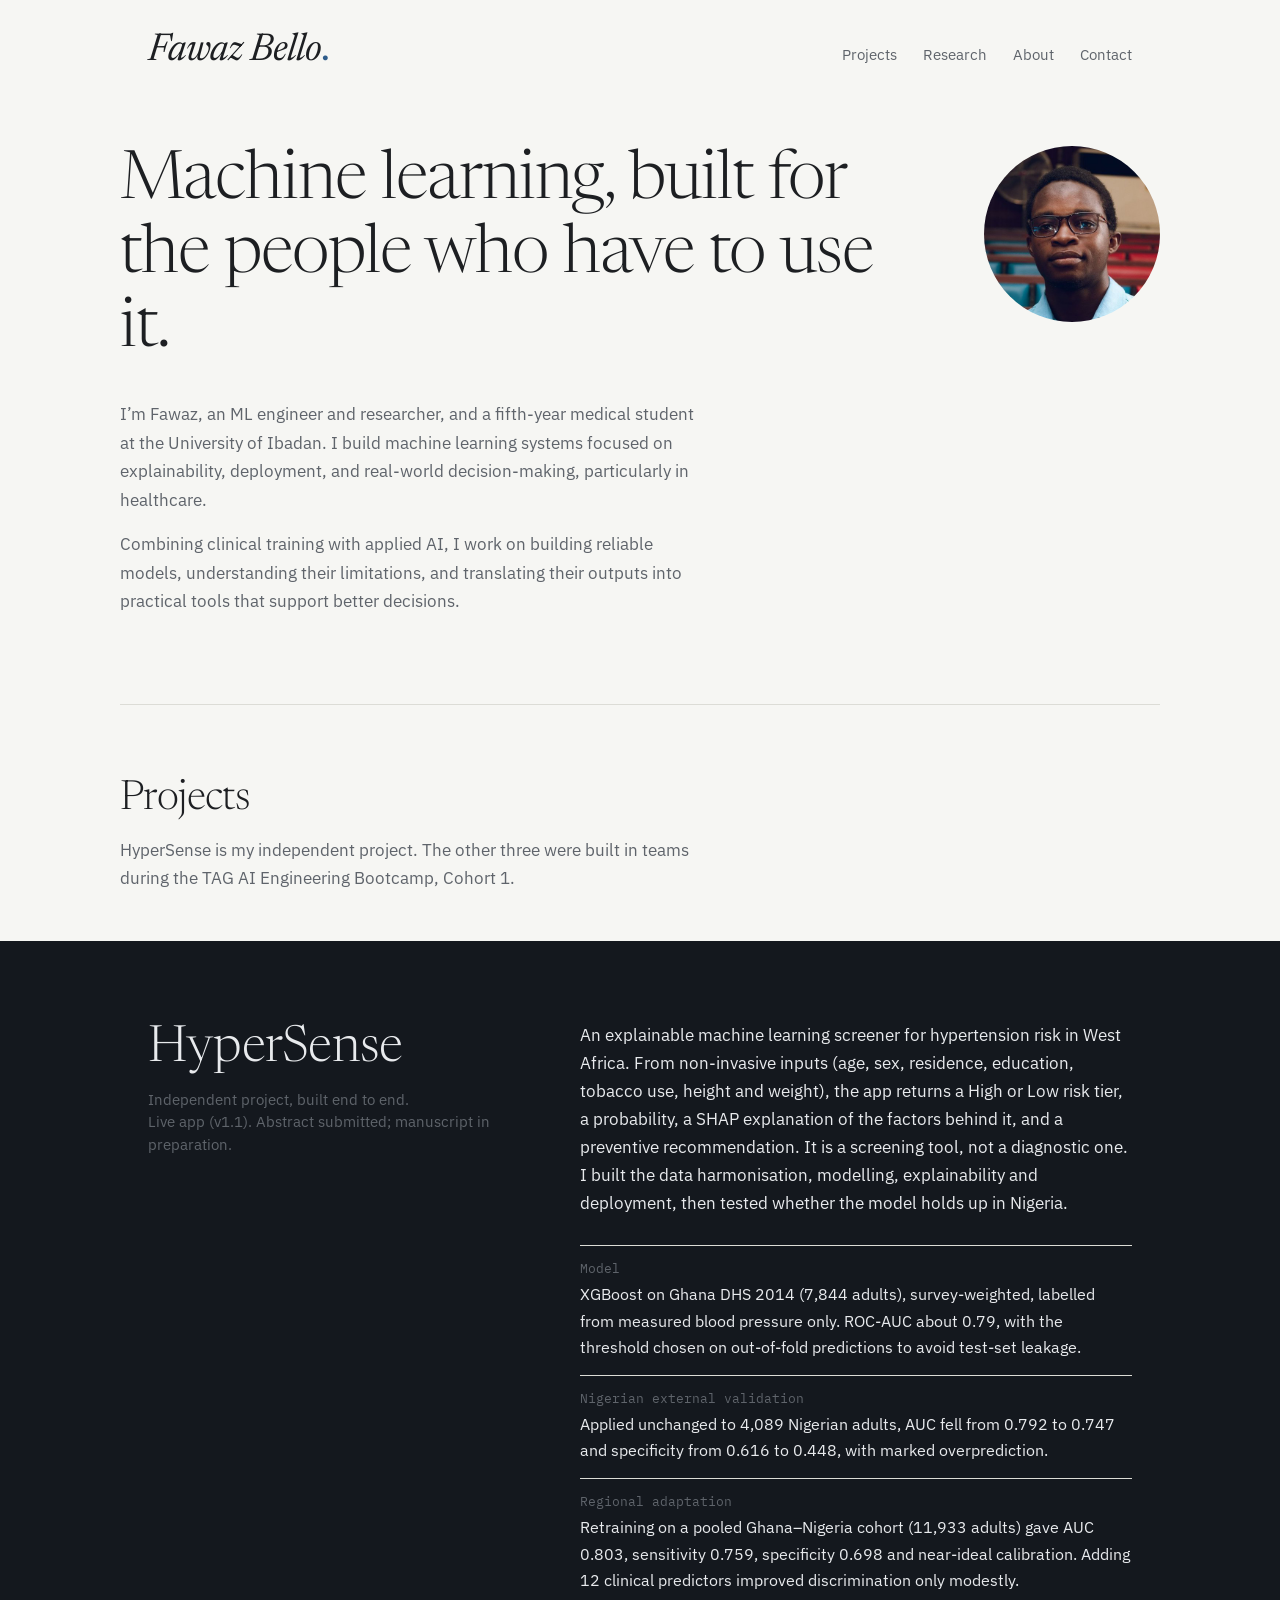
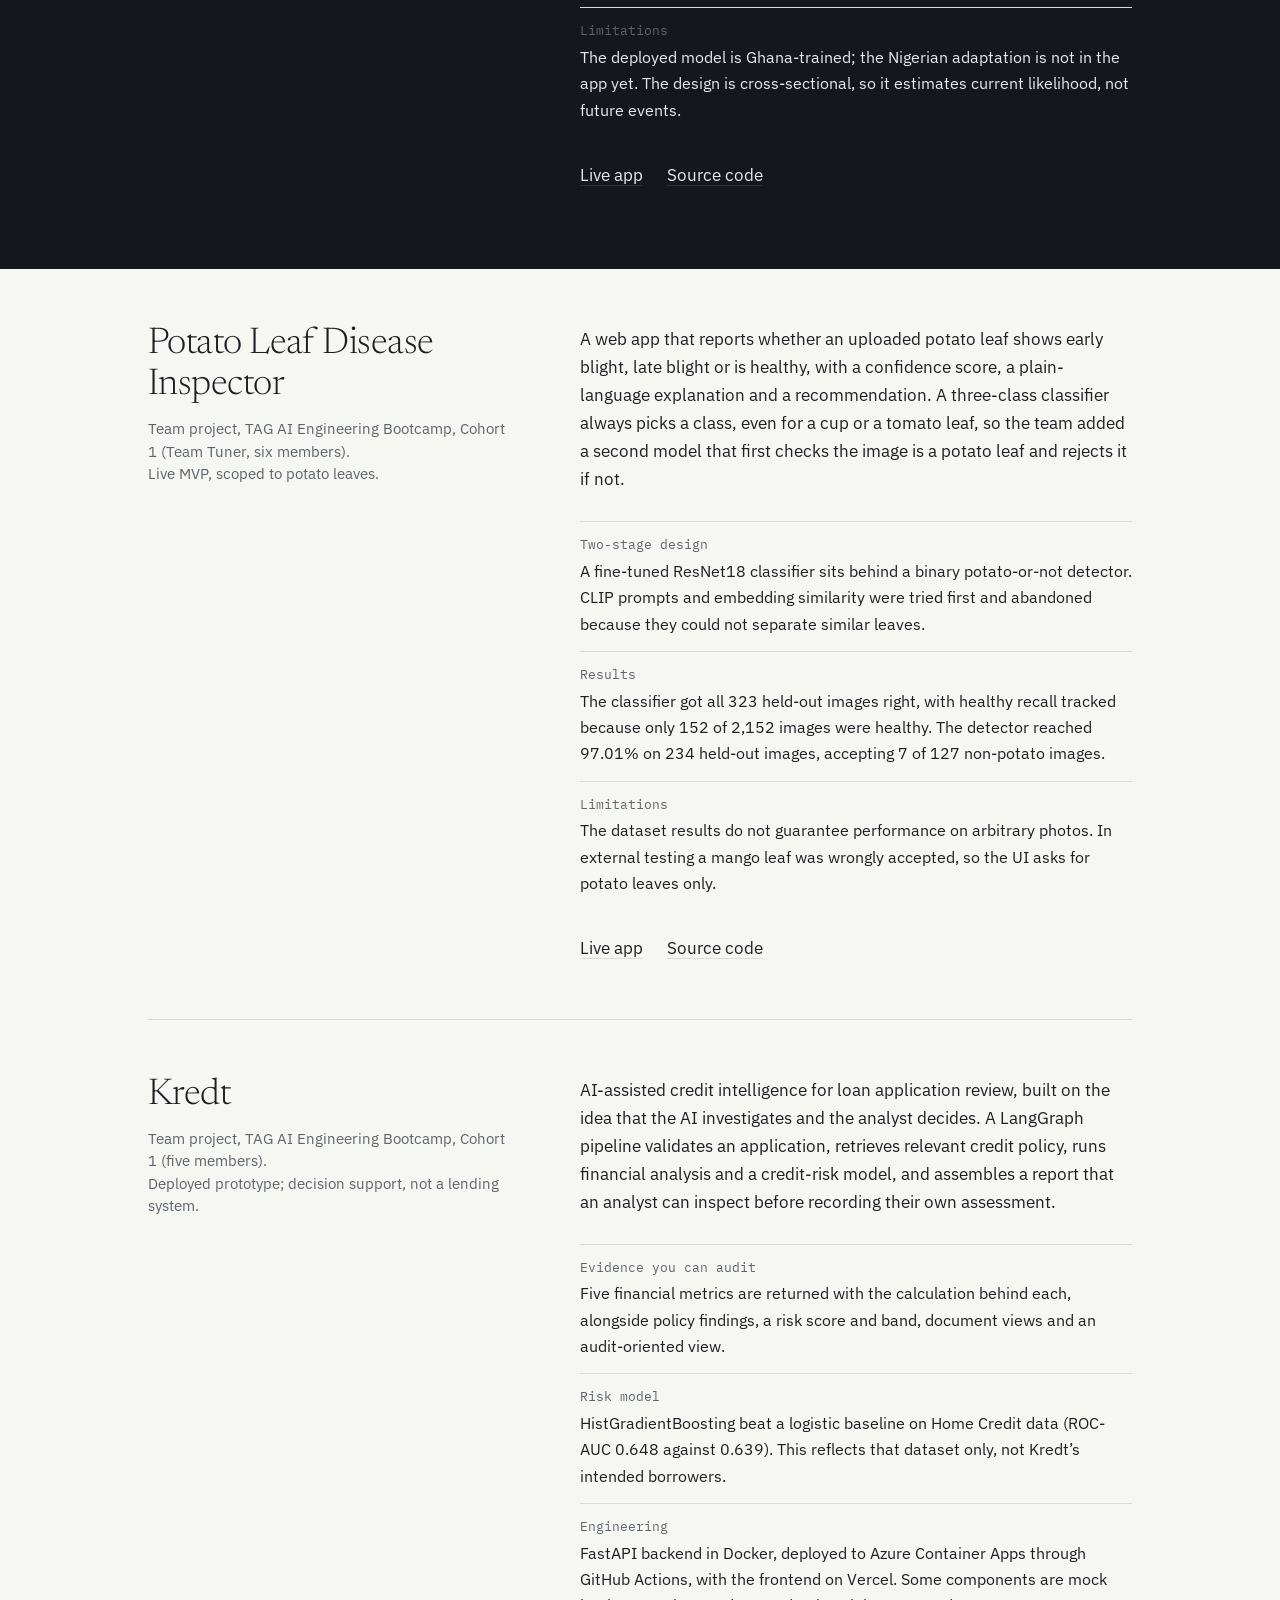
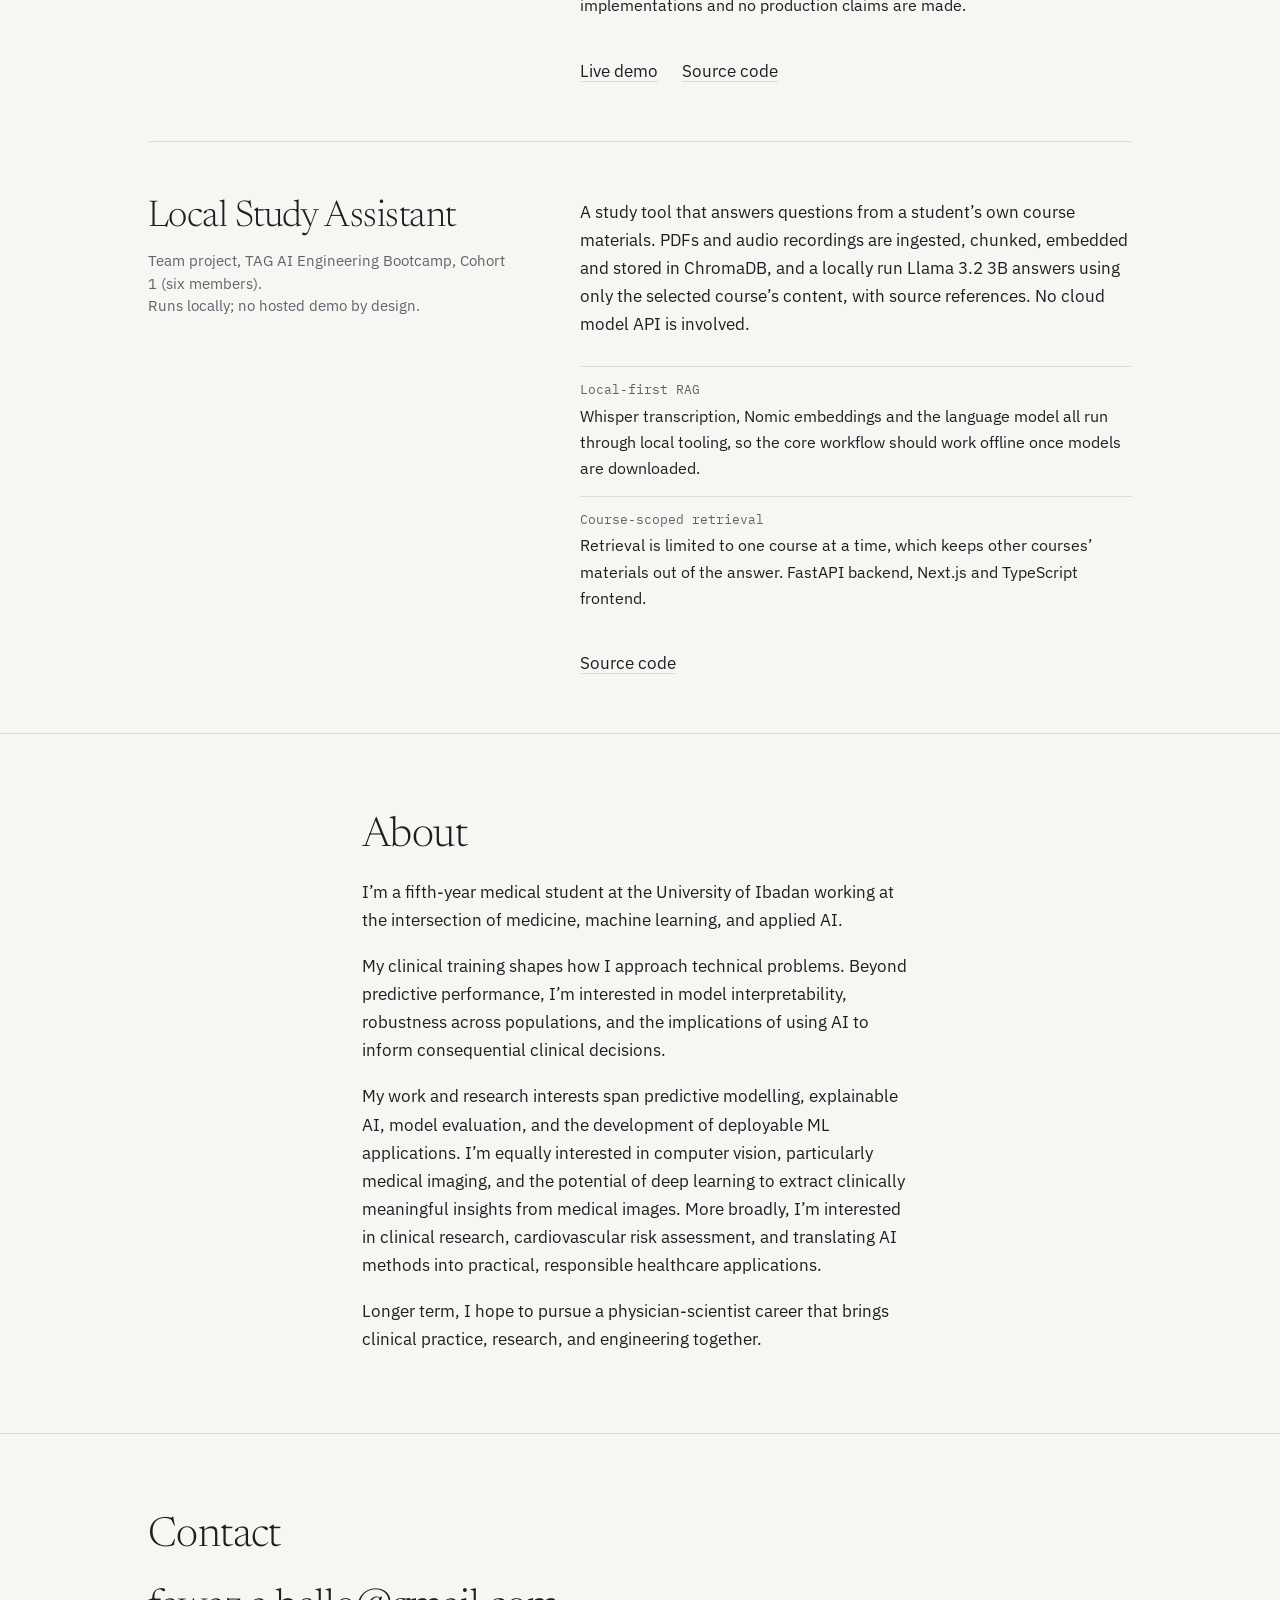
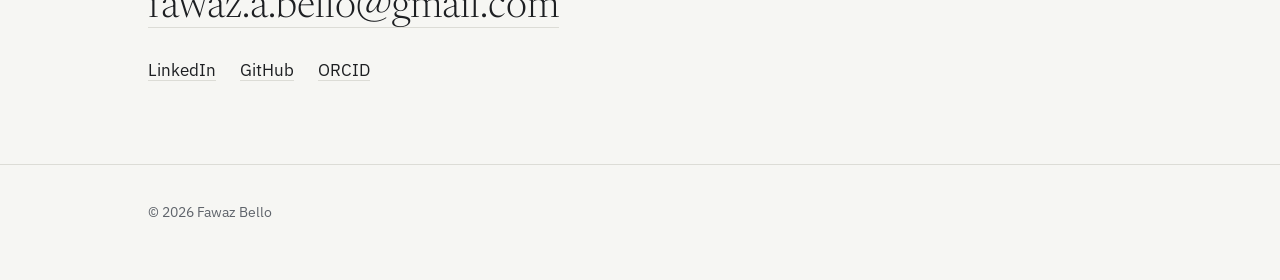
==== index.html @ 54152913 "feat: complete portfolio redesign" ====
<!DOCTYPE html>
<html lang="en">
<head>
<meta charset="utf-8">
<meta name="viewport" content="width=device-width, initial-scale=1">
<title>Fawaz Bello – ML Engineer and Researcher</title>
<meta name="description" content="Fawaz Bello is an ML engineer and researcher and a fifth-year medical student, building explainable, deployable machine learning systems for healthcare.">
<link rel="preconnect" href="https://fonts.googleapis.com">
<link rel="preconnect" href="https://fonts.gstatic.com" crossorigin>
<link rel="stylesheet" href="https://fonts.googleapis.com/css2?family=IBM+Plex+Mono&family=IBM+Plex+Sans:wght@400;500&family=Newsreader:ital,opsz,wght@0,6..72,300;0,6..72,400;1,6..72,400&display=swap">
<link rel="stylesheet" href="style.css">
</head>
<body>
<header><div class="wrap">
  <a class="name" href="/">Fawaz Bello</a>
  <nav aria-label="Main"><a href="#projects">Projects</a><a href="research.html">Research</a><a href="#about">About</a><a href="#contact">Contact</a></nav>
</div></header>

<main>
<div class="wrap hero">
  <div>
    <h1>Machine learning, built for the people who have to use it.</h1>
    <div class="intro">
      <p>I’m Fawaz, an ML engineer and researcher, and a fifth-year medical student at the University of Ibadan. I build machine learning systems focused on explainability, deployment, and real-world decision-making, particularly in healthcare.</p>
      <p>Combining clinical training with applied AI, I work on building reliable models, understanding their limitations, and translating their outputs into practical tools that support better decisions.</p>
    </div>
  </div>
  <img src="assets/fawaz.jpg" alt="Fawaz Bello" width="176" height="176">
</div>

<section id="projects">
  <div class="wrap projects-head">
    <h2>Projects</h2>
    <p>HyperSense is my independent project. The other three were built in teams during the TAG AI Engineering Bootcamp, Cohort 1.</p>
  </div>

  <div class="featured"><div class="wrap-in">
    <article class="project">
      <div>
        <h3>HyperSense</h3>
        <p class="meta">Independent project, built end to end.<br>Live app (v1.1). Abstract submitted; manuscript in preparation.</p>
      </div>
      <div class="body">
        <p>An explainable machine learning screener for hypertension risk in West Africa. From non-invasive inputs (age, sex, residence, education, tobacco use, height and weight), the app returns a High or Low risk tier, a probability, a SHAP explanation of the factors behind it, and a preventive recommendation. It is a screening tool, not a diagnostic one. I built the data harmonisation, modelling, explainability and deployment, then tested whether the model holds up in Nigeria.</p>
        <dl>
          <div><dt>Model</dt><dd>XGBoost on Ghana DHS 2014 (7,844 adults), survey-weighted, labelled from measured blood pressure only. ROC-AUC about 0.79, with the threshold chosen on out-of-fold predictions to avoid test-set leakage.</dd></div>
          <div><dt>Nigerian external validation</dt><dd>Applied unchanged to 4,089 Nigerian adults, AUC fell from 0.792 to 0.747 and specificity from 0.616 to 0.448, with marked overprediction.</dd></div>
          <div><dt>Regional adaptation</dt><dd>Retraining on a pooled Ghana–Nigeria cohort (11,933 adults) gave AUC 0.803, sensitivity 0.759, specificity 0.698 and near-ideal calibration. Adding 12 clinical predictors improved discrimination only modestly.</dd></div>
          <div><dt>Limitations</dt><dd>The deployed model is Ghana-trained; the Nigerian adaptation is not in the app yet. The design is cross-sectional, so it estimates current likelihood, not future events.</dd></div>
        </dl>
        <p class="links"><a href="https://hypersense.streamlit.app/">Live app</a><a href="https://github.com/fawaz-b/HyperSense">Source code</a></p>
      </div>
    </article>
  </div></div>

  <div class="wrap light-list">
    <article class="project">
      <div>
        <h3>Potato Leaf Disease Inspector</h3>
        <p class="meta">Team project, TAG AI Engineering Bootcamp, Cohort 1 (Team Tuner, six members).<br>Live MVP, scoped to potato leaves.</p>
      </div>
      <div class="body">
        <p>A web app that reports whether an uploaded potato leaf shows early blight, late blight or is healthy, with a confidence score, a plain-language explanation and a recommendation. A three-class classifier always picks a class, even for a cup or a tomato leaf, so the team added a second model that first checks the image is a potato leaf and rejects it if not.</p>
        <dl>
          <div><dt>Two-stage design</dt><dd>A fine-tuned ResNet18 classifier sits behind a binary potato-or-not detector. CLIP prompts and embedding similarity were tried first and abandoned because they could not separate similar leaves.</dd></div>
          <div><dt>Results</dt><dd>The classifier got all 323 held-out images right, with healthy recall tracked because only 152 of 2,152 images were healthy. The detector reached 97.01% on 234 held-out images, accepting 7 of 127 non-potato images.</dd></div>
          <div><dt>Limitations</dt><dd>The dataset results do not guarantee performance on arbitrary photos. In external testing a mango leaf was wrongly accepted, so the UI asks for potato leaves only.</dd></div>
        </dl>
        <p class="links"><a href="https://inspect-feaf-ai.streamlit.app/">Live app</a><a href="https://github.com/tag-ecosystemai/c1-tuners-project-1/">Source code</a></p>
      </div>
    </article>

    <article class="project">
      <div>
        <h3>Kredt</h3>
        <p class="meta">Team project, TAG AI Engineering Bootcamp, Cohort 1 (five members).<br>Deployed prototype; decision support, not a lending system.</p>
      </div>
      <div class="body">
        <p>AI-assisted credit intelligence for loan application review, built on the idea that the AI investigates and the analyst decides. A LangGraph pipeline validates an application, retrieves relevant credit policy, runs financial analysis and a credit-risk model, and assembles a report that an analyst can inspect before recording their own assessment.</p>
        <dl>
          <div><dt>Evidence you can audit</dt><dd>Five financial metrics are returned with the calculation behind each, alongside policy findings, a risk score and band, document views and an audit-oriented view.</dd></div>
          <div><dt>Risk model</dt><dd>HistGradientBoosting beat a logistic baseline on Home Credit data (ROC-AUC 0.648 against 0.639). This reflects that dataset only, not Kredt’s intended borrowers.</dd></div>
          <div><dt>Engineering</dt><dd>FastAPI backend in Docker, deployed to Azure Container Apps through GitHub Actions, with the frontend on Vercel. Some components are mock implementations and no production claims are made.</dd></div>
        </dl>
        <p class="links"><a href="https://c1-tuners-project-3-frontend.vercel.app/">Live demo</a><a href="https://github.com/tag-ecosystemai/c1-tuners-project-3/">Source code</a></p>
      </div>
    </article>

    <article class="project">
      <div>
        <h3>Local Study Assistant</h3>
        <p class="meta">Team project, TAG AI Engineering Bootcamp, Cohort 1 (six members).<br>Runs locally; no hosted demo by design.</p>
      </div>
      <div class="body">
        <p>A study tool that answers questions from a student’s own course materials. PDFs and audio recordings are ingested, chunked, embedded and stored in ChromaDB, and a locally run Llama 3.2 3B answers using only the selected course’s content, with source references. No cloud model API is involved.</p>
        <dl>
          <div><dt>Local-first RAG</dt><dd>Whisper transcription, Nomic embeddings and the language model all run through local tooling, so the core workflow should work offline once models are downloaded.</dd></div>
          <div><dt>Course-scoped retrieval</dt><dd>Retrieval is limited to one course at a time, which keeps other courses’ materials out of the answer. FastAPI backend, Next.js and TypeScript frontend.</dd></div>
        </dl>
        <p class="links"><a href="https://github.com/tag-ecosystemai/c1-tuners-project-2">Source code</a></p>
      </div>
    </article>
  </div>
</section>

<section class="page-section" id="about">
  <div class="wrap prose">
    <h2>About</h2>
    <p>I’m a fifth-year medical student at the University of Ibadan working at the intersection of medicine, machine learning, and applied AI.</p>
    <p>My clinical training shapes how I approach technical problems. Beyond predictive performance, I’m interested in model interpretability, robustness across populations, and the implications of using AI to inform consequential clinical decisions.</p>
    <p>My work and research interests span predictive modelling, explainable AI, model evaluation, and the development of deployable ML applications. I’m equally interested in computer vision, particularly medical imaging, and the potential of deep learning to extract clinically meaningful insights from medical images. More broadly, I’m interested in clinical research, cardiovascular risk assessment, and translating AI methods into practical, responsible healthcare applications.</p>
    <p>Longer term, I hope to pursue a physician-scientist career that brings clinical practice, research, and engineering together.</p>
  </div>
</section>

<section class="page-section" id="contact">
  <div class="wrap">
    <h2 style="margin-bottom:24px">Contact</h2>
    <a class="big" href="mailto:fawaz.a.bello@gmail.com">fawaz.a.bello@gmail.com</a>
    <p class="links"><a href="https://www.linkedin.com/in/fawazbello/">LinkedIn</a><a href="https://github.com/fawaz-b">GitHub</a><a href="https://orcid.org/0009-0002-1455-0057">ORCID</a></p>
  </div>
</section>
</main>

<footer><div class="wrap">© 2026 Fawaz Bello</div></footer>
</body>
</html>
---- style.css ----
:root{--paper:#F6F6F3;--ink:#1D1F22;--mute:#5F646B;--rule:#DCDCD6;--blue:#2E5C8A;--night:#14181E;--night-ink:#E8EAED;--night-mute:#A0A8B2;--night-rule:#2A313A;--night-blue:#8DB4DE}
*{box-sizing:border-box}
html{scroll-behavior:smooth;scroll-padding-top:24px}
body{margin:0;background:var(--paper);color:var(--ink);font:400 17px/1.65 "IBM Plex Sans",system-ui,sans-serif;-webkit-text-size-adjust:100%}
a{color:inherit;text-decoration-color:var(--rule);text-underline-offset:.25em;text-decoration-thickness:1px;transition:color .2s,text-decoration-color .2s}
a:hover{color:var(--blue);text-decoration-color:var(--blue)}
:focus-visible{outline:2px solid var(--blue);outline-offset:3px}
.wrap{max-width:1040px;margin:0 auto;padding:0 28px}
header .wrap{display:flex;flex-wrap:wrap;justify-content:space-between;align-items:baseline;gap:12px 32px;padding-top:32px;padding-bottom:20px}
.name{font:italic 400 clamp(1.9rem,5vw,2.4rem)/1 Newsreader,Georgia,serif;letter-spacing:-.025em;text-decoration:none}
.name::after{content:".";color:var(--blue);font-style:normal}
.name:hover{color:var(--ink)}
nav{display:flex;gap:26px}
nav a{font-size:15px;color:var(--mute);text-decoration:none}
nav a:hover,nav a[aria-current]{color:var(--ink)}
h1,h2,h3{font-family:Newsreader,Georgia,serif;font-weight:300;letter-spacing:-.015em;line-height:1.1;margin:0}
h1{font-size:clamp(2.5rem,6vw,4.2rem);max-width:15em}
h2{font-size:clamp(1.9rem,3.6vw,2.6rem)}
h3{font-size:clamp(1.8rem,3.2vw,2.3rem)}
p{margin:0}
.hero{display:grid;grid-template-columns:1fr 176px;gap:56px;align-items:start;padding:56px 0 88px}
.hero img{width:176px;height:176px;border-radius:50%;object-fit:cover;display:block}
.hero>*{animation:in .7s ease both}
@keyframes in{from{opacity:0;transform:translateY(6px)}}
.intro{max-width:34em;margin-top:32px;color:var(--mute);font-size:1.08rem}
.intro p+p{margin-top:16px}
.projects-head{padding:72px 0 48px;border-top:1px solid var(--rule)}
.projects-head p{max-width:34em;margin-top:14px;color:var(--mute)}
.project{padding:56px 0;display:grid;grid-template-columns:1fr 1.5fr;gap:24px 64px;--line:var(--rule);--sub:var(--mute)}
.project .meta{margin-top:12px;font-size:14.5px;line-height:1.55;color:var(--sub)}
.project .body>p{max-width:36em}
.project dl{margin:28px 0 0}
.project dl div{padding:14px 0;border-top:1px solid var(--line)}
.project dt{font:400 12.5px/1.4 "IBM Plex Mono",monospace;color:var(--sub);margin-bottom:4px}
.project dd{margin:0;font-size:16px}
.links{margin-top:24px;display:flex;gap:24px;flex-wrap:wrap}
.featured{background:var(--night);color:var(--night-ink);--line:var(--night-rule);--sub:var(--night-mute)}
.featured .wrap-in{max-width:1040px;margin:0 auto;padding:0 28px}
.featured .project{padding:80px 0}
.featured a{text-decoration-color:var(--night-rule)}
.featured a:hover{color:var(--night-blue);text-decoration-color:var(--night-blue)}
.featured h3{font-size:clamp(2.2rem,4.5vw,3.2rem)}
.light-list .project+.project{border-top:1px solid var(--rule)}
.page-section{padding:80px 0;border-top:1px solid var(--rule)}
.prose{max-width:36em}
.prose p{margin-top:18px}
.prose h2{margin-bottom:10px}
.big{font:300 clamp(1.5rem,4.4vw,2.5rem)/1.2 Newsreader,Georgia,serif;text-decoration-color:var(--rule);word-break:break-word}
footer{padding:36px 0 56px;color:var(--mute);font-size:14px;border-top:1px solid var(--rule)}
@media(max-width:780px){
.hero{grid-template-columns:1fr;gap:24px;padding:24px 0 64px}
.hero img{order:-1;width:92px;height:92px}
.intro{margin-top:24px}
.project,.featured .project{grid-template-columns:1fr;gap:20px;padding:48px 0}
.featured .project{padding:56px 0}
.page-section,.projects-head{padding:56px 0 48px}
nav{gap:20px}
}
@media(prefers-reduced-motion:reduce){*{animation:none!important;transition:none!important;scroll-behavior:auto}}
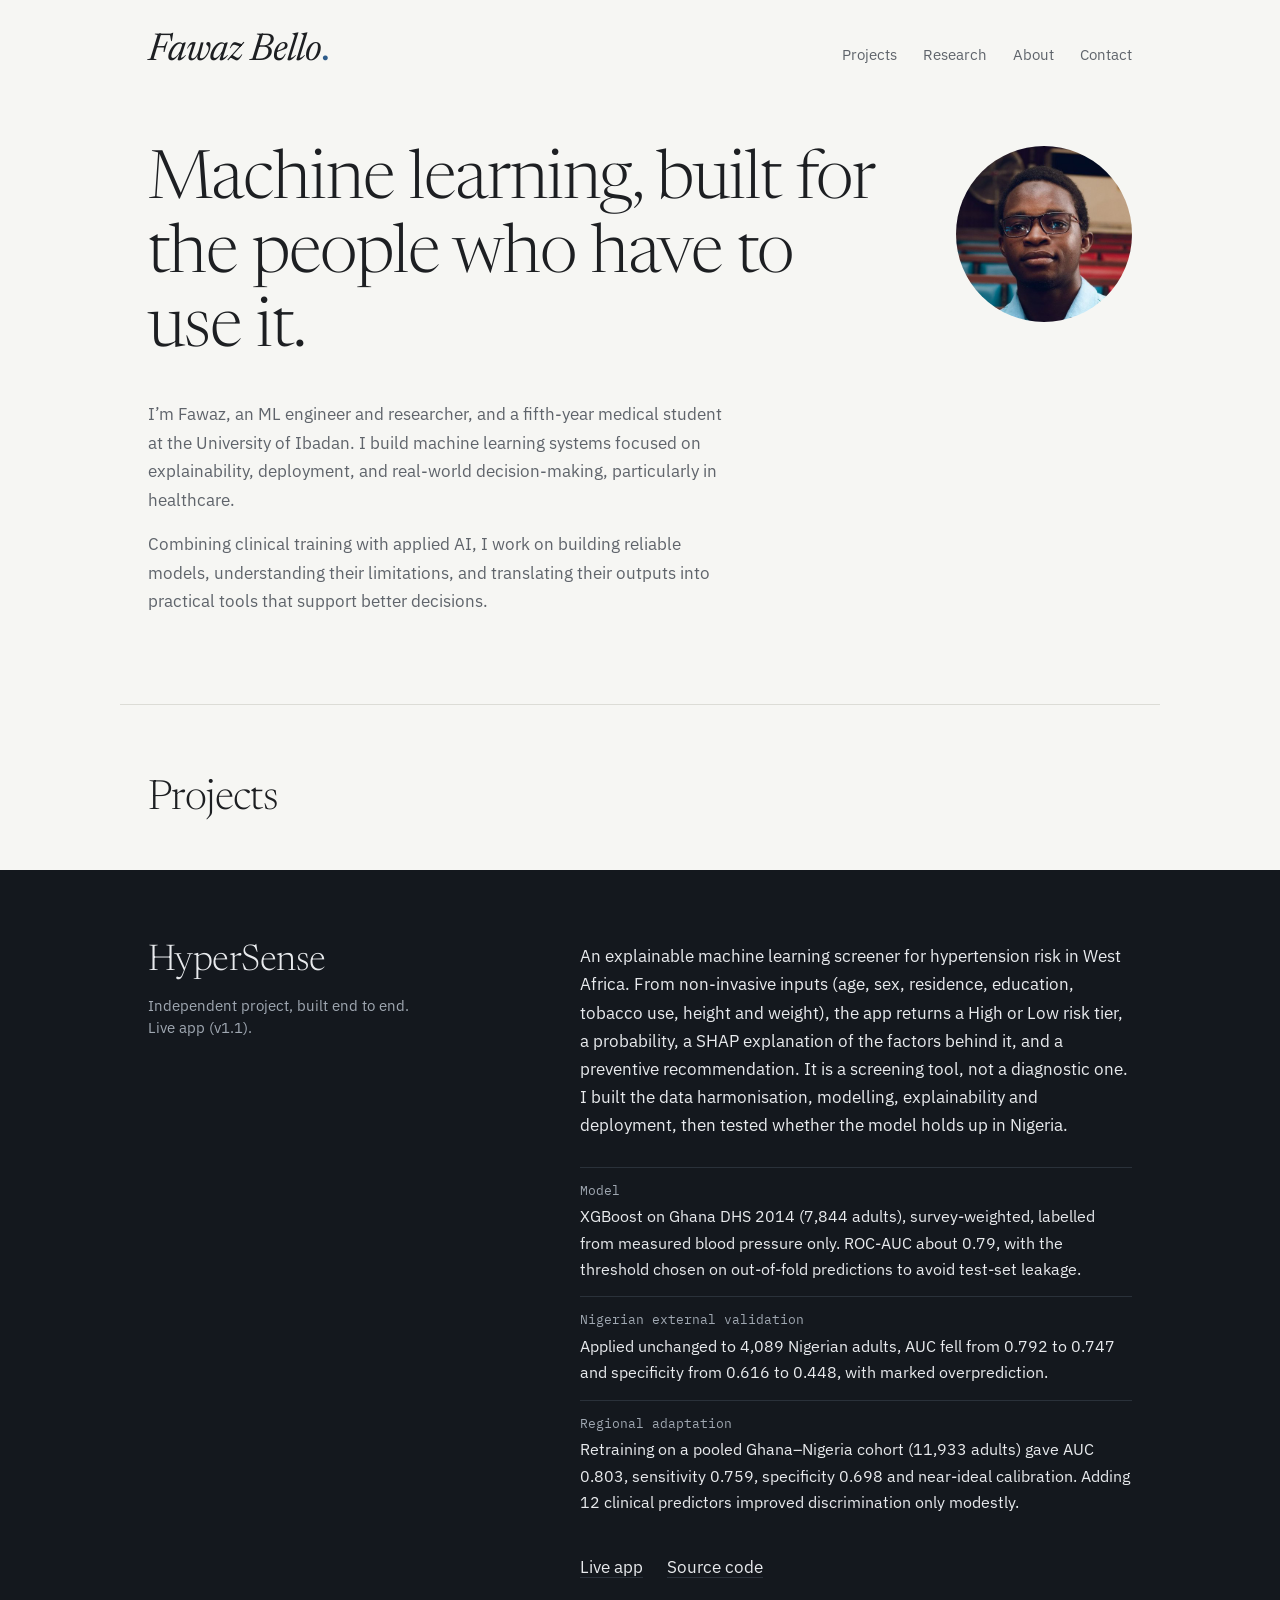
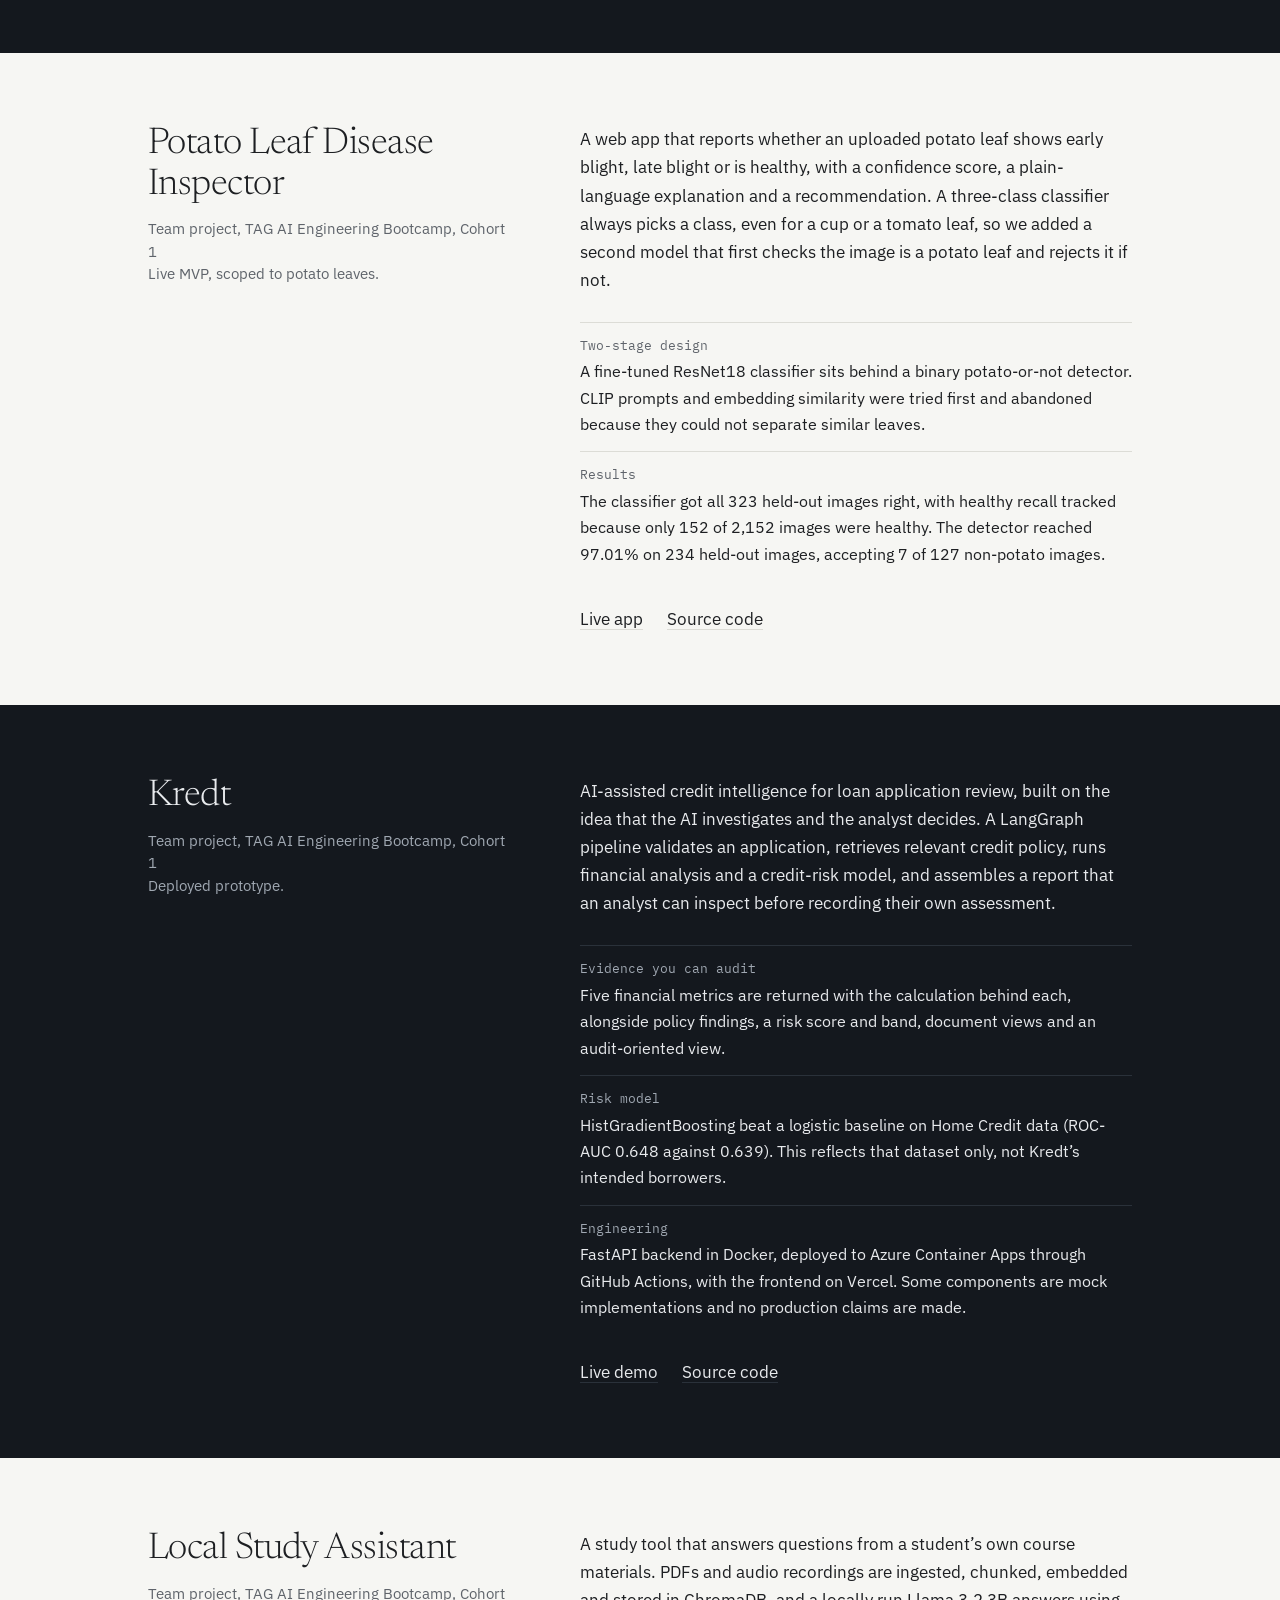
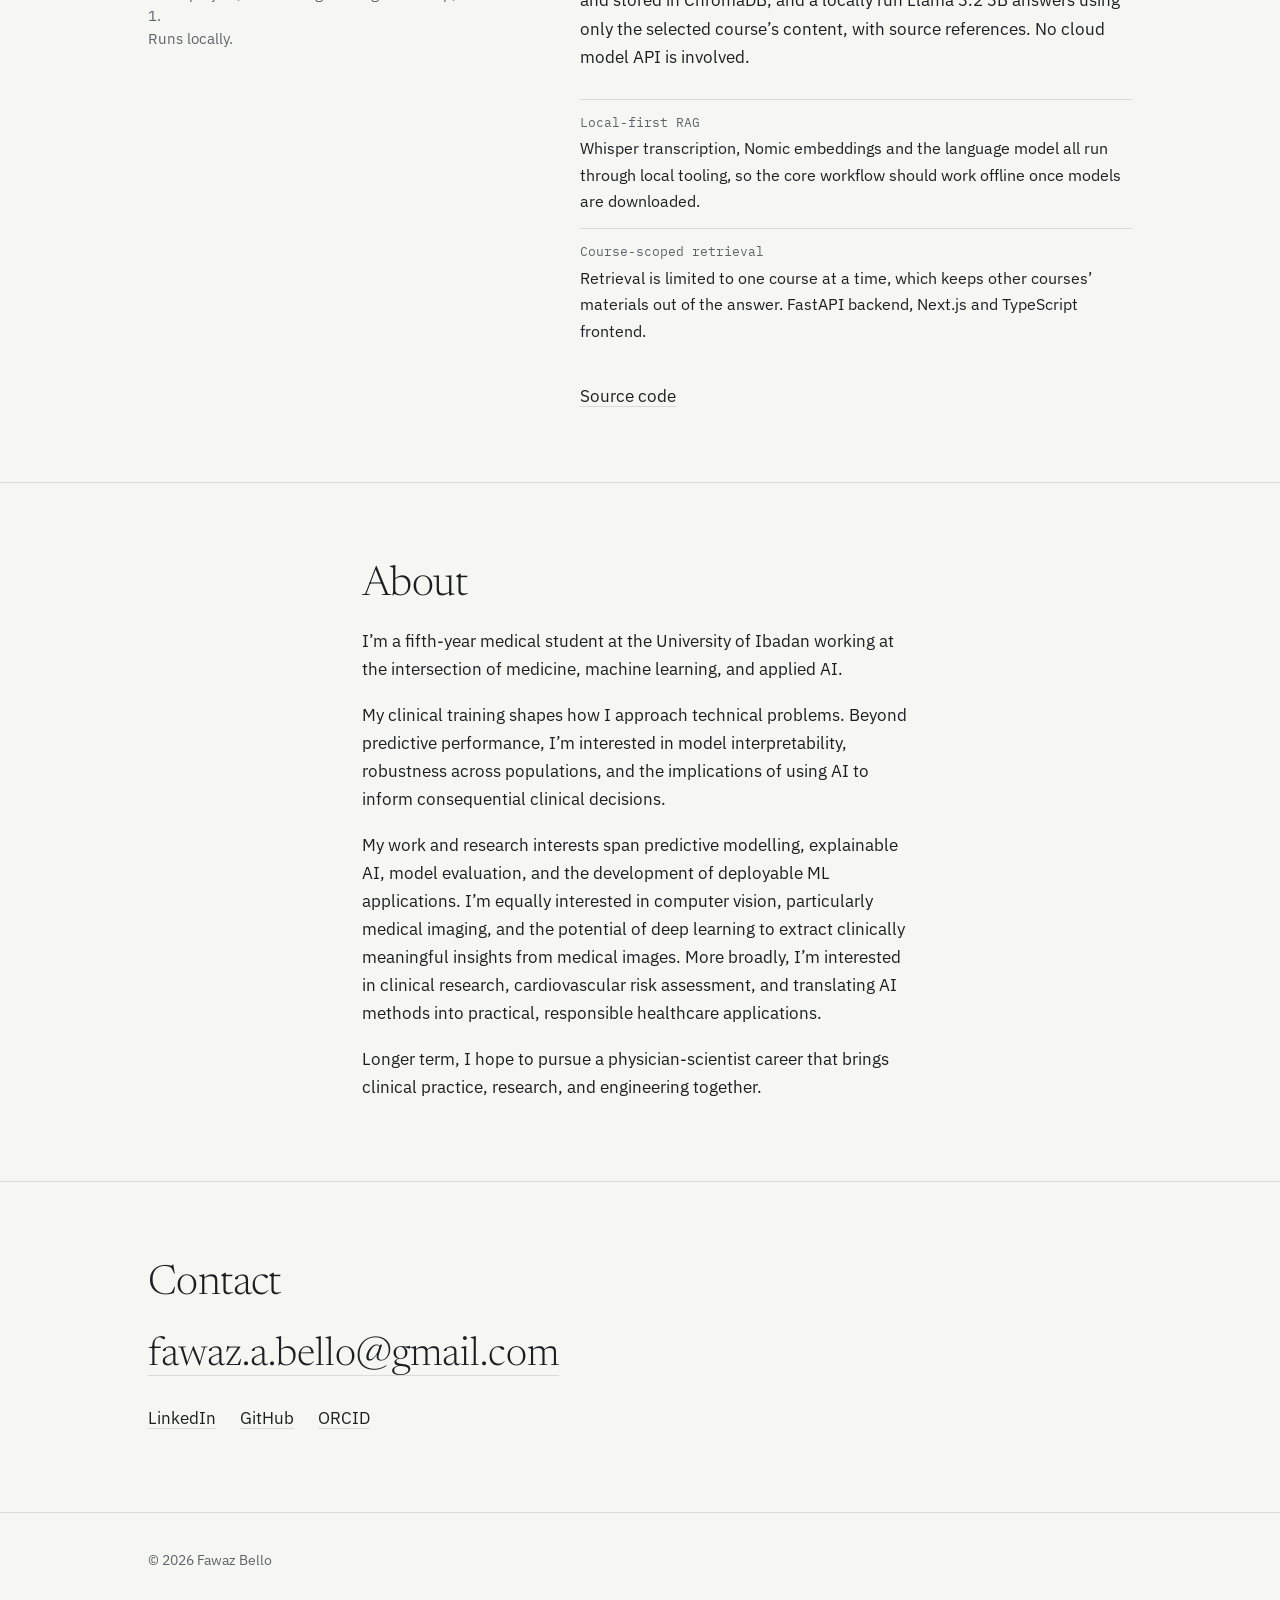
==== commit 1b82ec8a: "feat: fix bug in portfolio" ====
--- a/index.html
+++ b/index.html
@@ -31,14 +31,13 @@
 <section id="projects">
   <div class="wrap projects-head">
     <h2>Projects</h2>
-    <p>HyperSense is my independent project. The other three were built in teams during the TAG AI Engineering Bootcamp, Cohort 1.</p>
   </div>
 
-  <div class="featured"><div class="wrap-in">
+  <div class="band dark"><div class="wrap">
     <article class="project">
       <div>
         <h3>HyperSense</h3>
-        <p class="meta">Independent project, built end to end.<br>Live app (v1.1). Abstract submitted; manuscript in preparation.</p>
+        <p class="meta">Independent project, built end to end.<br>Live app (v1.1).</p>
       </div>
       <div class="body">
         <p>An explainable machine learning screener for hypertension risk in West Africa. From non-invasive inputs (age, sex, residence, education, tobacco use, height and weight), the app returns a High or Low risk tier, a probability, a SHAP explanation of the factors behind it, and a preventive recommendation. It is a screening tool, not a diagnostic one. I built the data harmonisation, modelling, explainability and deployment, then tested whether the model holds up in Nigeria.</p>
@@ -46,34 +45,34 @@
           <div><dt>Model</dt><dd>XGBoost on Ghana DHS 2014 (7,844 adults), survey-weighted, labelled from measured blood pressure only. ROC-AUC about 0.79, with the threshold chosen on out-of-fold predictions to avoid test-set leakage.</dd></div>
           <div><dt>Nigerian external validation</dt><dd>Applied unchanged to 4,089 Nigerian adults, AUC fell from 0.792 to 0.747 and specificity from 0.616 to 0.448, with marked overprediction.</dd></div>
           <div><dt>Regional adaptation</dt><dd>Retraining on a pooled Ghana–Nigeria cohort (11,933 adults) gave AUC 0.803, sensitivity 0.759, specificity 0.698 and near-ideal calibration. Adding 12 clinical predictors improved discrimination only modestly.</dd></div>
-          <div><dt>Limitations</dt><dd>The deployed model is Ghana-trained; the Nigerian adaptation is not in the app yet. The design is cross-sectional, so it estimates current likelihood, not future events.</dd></div>
         </dl>
         <p class="links"><a href="https://hypersense.streamlit.app/">Live app</a><a href="https://github.com/fawaz-b/HyperSense">Source code</a></p>
       </div>
     </article>
   </div></div>
 
-  <div class="wrap light-list">
+  <div class="band"><div class="wrap">
     <article class="project">
       <div>
         <h3>Potato Leaf Disease Inspector</h3>
-        <p class="meta">Team project, TAG AI Engineering Bootcamp, Cohort 1 (Team Tuner, six members).<br>Live MVP, scoped to potato leaves.</p>
+        <p class="meta">Team project, TAG AI Engineering Bootcamp, Cohort 1<br>Live MVP, scoped to potato leaves.</p>
       </div>
       <div class="body">
-        <p>A web app that reports whether an uploaded potato leaf shows early blight, late blight or is healthy, with a confidence score, a plain-language explanation and a recommendation. A three-class classifier always picks a class, even for a cup or a tomato leaf, so the team added a second model that first checks the image is a potato leaf and rejects it if not.</p>
+        <p>A web app that reports whether an uploaded potato leaf shows early blight, late blight or is healthy, with a confidence score, a plain-language explanation and a recommendation. A three-class classifier always picks a class, even for a cup or a tomato leaf, so we added a second model that first checks the image is a potato leaf and rejects it if not.</p>
         <dl>
           <div><dt>Two-stage design</dt><dd>A fine-tuned ResNet18 classifier sits behind a binary potato-or-not detector. CLIP prompts and embedding similarity were tried first and abandoned because they could not separate similar leaves.</dd></div>
           <div><dt>Results</dt><dd>The classifier got all 323 held-out images right, with healthy recall tracked because only 152 of 2,152 images were healthy. The detector reached 97.01% on 234 held-out images, accepting 7 of 127 non-potato images.</dd></div>
-          <div><dt>Limitations</dt><dd>The dataset results do not guarantee performance on arbitrary photos. In external testing a mango leaf was wrongly accepted, so the UI asks for potato leaves only.</dd></div>
         </dl>
         <p class="links"><a href="https://inspect-feaf-ai.streamlit.app/">Live app</a><a href="https://github.com/tag-ecosystemai/c1-tuners-project-1/">Source code</a></p>
       </div>
     </article>
+  </div></div>
 
+  <div class="band dark"><div class="wrap">
     <article class="project">
       <div>
         <h3>Kredt</h3>
-        <p class="meta">Team project, TAG AI Engineering Bootcamp, Cohort 1 (five members).<br>Deployed prototype; decision support, not a lending system.</p>
+        <p class="meta">Team project, TAG AI Engineering Bootcamp, Cohort 1<br>Deployed prototype.</p>
       </div>
       <div class="body">
         <p>AI-assisted credit intelligence for loan application review, built on the idea that the AI investigates and the analyst decides. A LangGraph pipeline validates an application, retrieves relevant credit policy, runs financial analysis and a credit-risk model, and assembles a report that an analyst can inspect before recording their own assessment.</p>
@@ -85,11 +84,13 @@
         <p class="links"><a href="https://c1-tuners-project-3-frontend.vercel.app/">Live demo</a><a href="https://github.com/tag-ecosystemai/c1-tuners-project-3/">Source code</a></p>
       </div>
     </article>
+  </div></div>
 
+  <div class="band"><div class="wrap">
     <article class="project">
       <div>
         <h3>Local Study Assistant</h3>
-        <p class="meta">Team project, TAG AI Engineering Bootcamp, Cohort 1 (six members).<br>Runs locally; no hosted demo by design.</p>
+        <p class="meta">Team project, TAG AI Engineering Bootcamp, Cohort 1.<br>Runs locally.</p>
       </div>
       <div class="body">
         <p>A study tool that answers questions from a student’s own course materials. PDFs and audio recordings are ingested, chunked, embedded and stored in ChromaDB, and a locally run Llama 3.2 3B answers using only the selected course’s content, with source references. No cloud model API is involved.</p>
@@ -100,7 +101,7 @@
         <p class="links"><a href="https://github.com/tag-ecosystemai/c1-tuners-project-2">Source code</a></p>
       </div>
     </article>
-  </div>
+  </div></div>
 </section>
 
 <section class="page-section" id="about">
--- a/style.css
+++ b/style.css
@@ -1,11 +1,11 @@
-:root{--paper:#F6F6F3;--ink:#1D1F22;--mute:#5F646B;--rule:#DCDCD6;--blue:#2E5C8A;--night:#14181E;--night-ink:#E8EAED;--night-mute:#A0A8B2;--night-rule:#2A313A;--night-blue:#8DB4DE}
+:root{--paper:#F6F6F3;--ink:#1D1F22;--mute:#5F646B;--rule:#DCDCD6;--blue:#2E5C8A;--night:#14181E;--night-ink:#E8EAED;--night-mute:#A0A8B2;--night-rule:#2A313A;--night-blue:#8DB4DE;--line:var(--rule);--sub:var(--mute)}
 *{box-sizing:border-box}
 html{scroll-behavior:smooth;scroll-padding-top:24px}
 body{margin:0;background:var(--paper);color:var(--ink);font:400 17px/1.65 "IBM Plex Sans",system-ui,sans-serif;-webkit-text-size-adjust:100%}
-a{color:inherit;text-decoration-color:var(--rule);text-underline-offset:.25em;text-decoration-thickness:1px;transition:color .2s,text-decoration-color .2s}
+a{color:inherit;text-decoration-color:var(--line);text-underline-offset:.25em;text-decoration-thickness:1px;transition:color .2s,text-decoration-color .2s}
 a:hover{color:var(--blue);text-decoration-color:var(--blue)}
 :focus-visible{outline:2px solid var(--blue);outline-offset:3px}
-.wrap{max-width:1040px;margin:0 auto;padding:0 28px}
+.wrap{max-width:1040px;margin:0 auto;padding-left:28px;padding-right:28px}
 header .wrap{display:flex;flex-wrap:wrap;justify-content:space-between;align-items:baseline;gap:12px 32px;padding-top:32px;padding-bottom:20px}
 .name{font:italic 400 clamp(1.9rem,5vw,2.4rem)/1 Newsreader,Georgia,serif;letter-spacing:-.025em;text-decoration:none}
 .name::after{content:".";color:var(--blue);font-style:normal}
@@ -18,15 +18,17 @@
 h2{font-size:clamp(1.9rem,3.6vw,2.6rem)}
 h3{font-size:clamp(1.8rem,3.2vw,2.3rem)}
 p{margin:0}
-.hero{display:grid;grid-template-columns:1fr 176px;gap:56px;align-items:start;padding:56px 0 88px}
+.hero{display:grid;grid-template-columns:1fr 176px;gap:56px;align-items:start;padding-top:56px;padding-bottom:88px}
 .hero img{width:176px;height:176px;border-radius:50%;object-fit:cover;display:block}
 .hero>*{animation:in .7s ease both}
 @keyframes in{from{opacity:0;transform:translateY(6px)}}
 .intro{max-width:34em;margin-top:32px;color:var(--mute);font-size:1.08rem}
 .intro p+p{margin-top:16px}
-.projects-head{padding:72px 0 48px;border-top:1px solid var(--rule)}
+.projects-head{padding-top:72px;padding-bottom:48px;border-top:1px solid var(--rule)}
 .projects-head p{max-width:34em;margin-top:14px;color:var(--mute)}
-.project{padding:56px 0;display:grid;grid-template-columns:1fr 1.5fr;gap:24px 64px;--line:var(--rule);--sub:var(--mute)}
+.band.dark{background:var(--night);color:var(--night-ink);--line:var(--night-rule);--sub:var(--night-mute)}
+.band.dark a:hover{color:var(--night-blue);text-decoration-color:var(--night-blue)}
+.project{padding:72px 0;display:grid;grid-template-columns:1fr 1.5fr;gap:24px 64px}
 .project .meta{margin-top:12px;font-size:14.5px;line-height:1.55;color:var(--sub)}
 .project .body>p{max-width:36em}
 .project dl{margin:28px 0 0}
@@ -34,26 +36,19 @@
 .project dt{font:400 12.5px/1.4 "IBM Plex Mono",monospace;color:var(--sub);margin-bottom:4px}
 .project dd{margin:0;font-size:16px}
 .links{margin-top:24px;display:flex;gap:24px;flex-wrap:wrap}
-.featured{background:var(--night);color:var(--night-ink);--line:var(--night-rule);--sub:var(--night-mute)}
-.featured .wrap-in{max-width:1040px;margin:0 auto;padding:0 28px}
-.featured .project{padding:80px 0}
-.featured a{text-decoration-color:var(--night-rule)}
-.featured a:hover{color:var(--night-blue);text-decoration-color:var(--night-blue)}
-.featured h3{font-size:clamp(2.2rem,4.5vw,3.2rem)}
-.light-list .project+.project{border-top:1px solid var(--rule)}
 .page-section{padding:80px 0;border-top:1px solid var(--rule)}
 .prose{max-width:36em}
 .prose p{margin-top:18px}
 .prose h2{margin-bottom:10px}
-.big{font:300 clamp(1.5rem,4.4vw,2.5rem)/1.2 Newsreader,Georgia,serif;text-decoration-color:var(--rule);word-break:break-word}
+.big{font:300 clamp(1.5rem,4.4vw,2.5rem)/1.2 Newsreader,Georgia,serif;word-break:break-word}
 footer{padding:36px 0 56px;color:var(--mute);font-size:14px;border-top:1px solid var(--rule)}
 @media(max-width:780px){
-.hero{grid-template-columns:1fr;gap:24px;padding:24px 0 64px}
+.hero{grid-template-columns:1fr;gap:24px;padding-top:24px;padding-bottom:64px}
 .hero img{order:-1;width:92px;height:92px}
 .intro{margin-top:24px}
-.project,.featured .project{grid-template-columns:1fr;gap:20px;padding:48px 0}
-.featured .project{padding:56px 0}
-.page-section,.projects-head{padding:56px 0 48px}
+.project{grid-template-columns:1fr;gap:20px;padding:56px 0}
+.page-section{padding:56px 0}
+.projects-head{padding-top:56px;padding-bottom:40px}
 nav{gap:20px}
 }
-@media(prefers-reduced-motion:reduce){*{animation:none!important;transition:none!important;scroll-behavior:auto}}
+@media(prefers-reduced-motion:reduce){*{animation:none!important;transition:none!important;scroll-behavior:auto}}
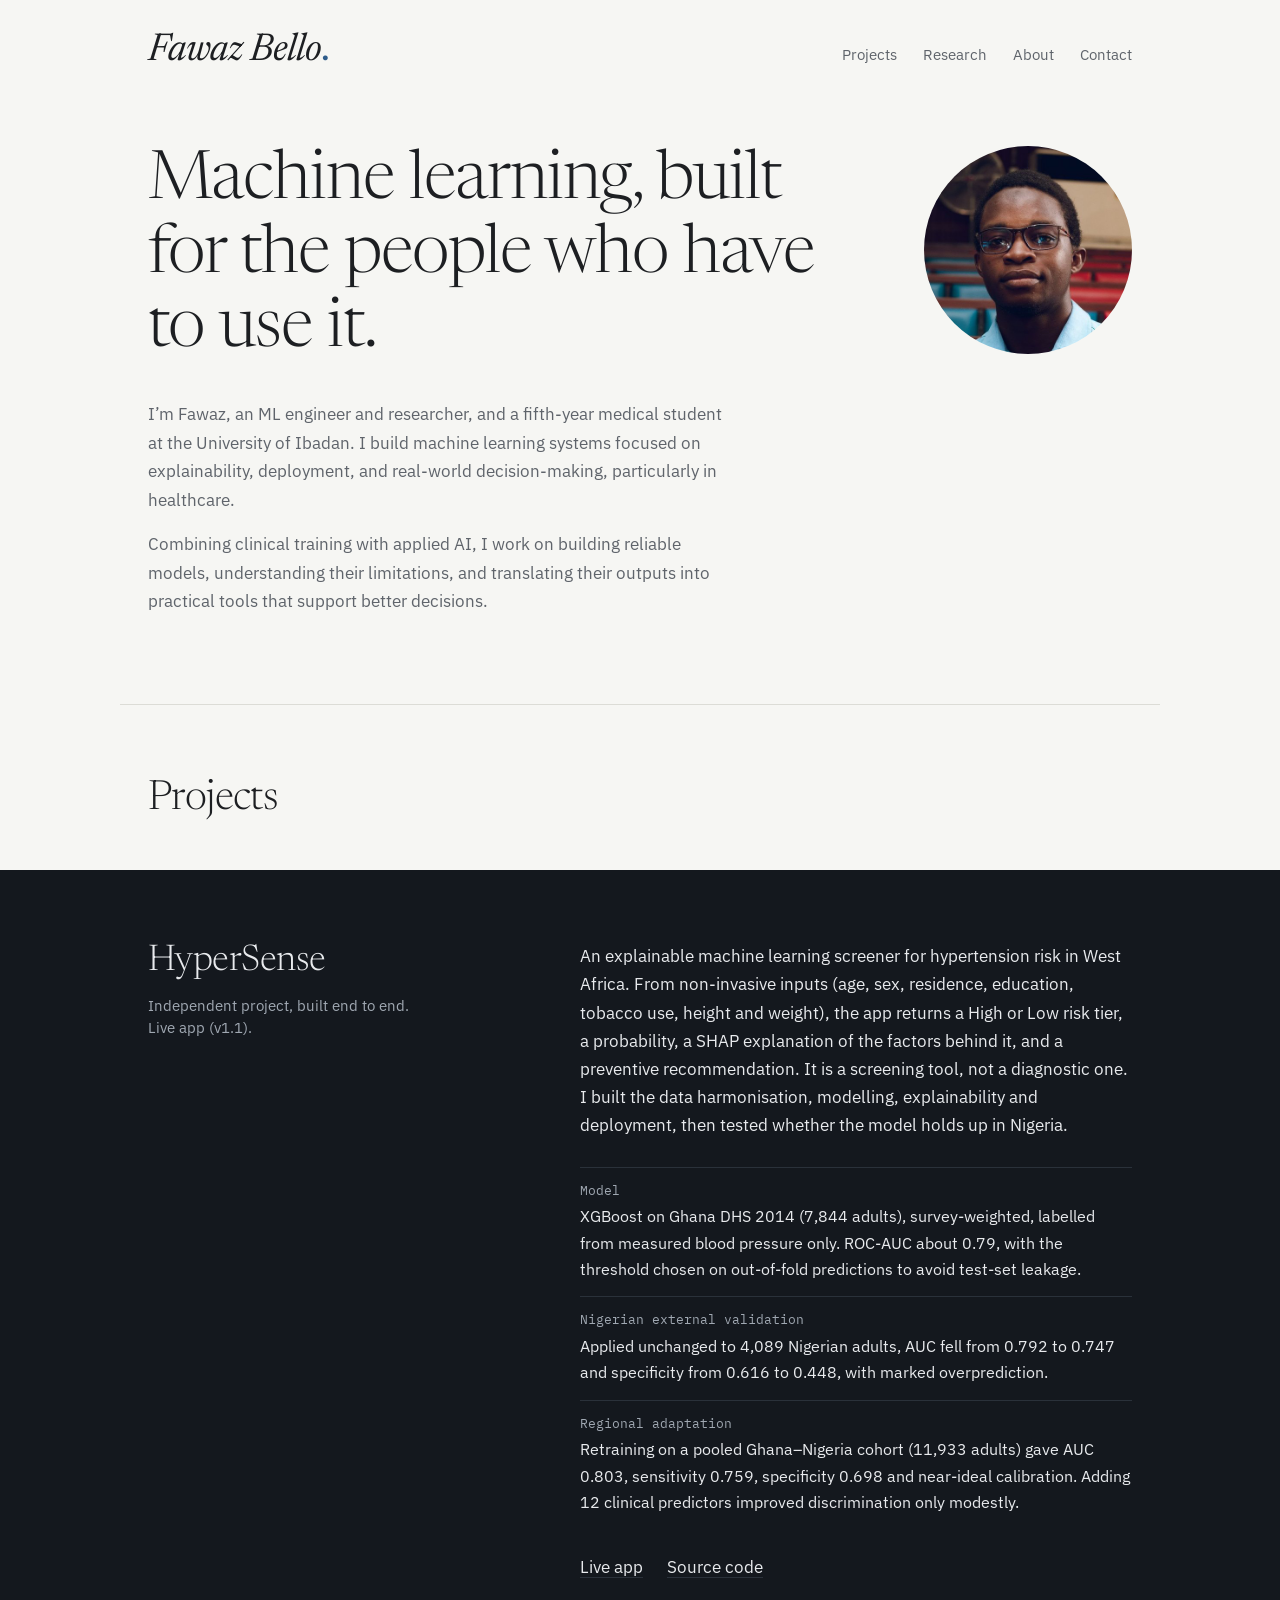
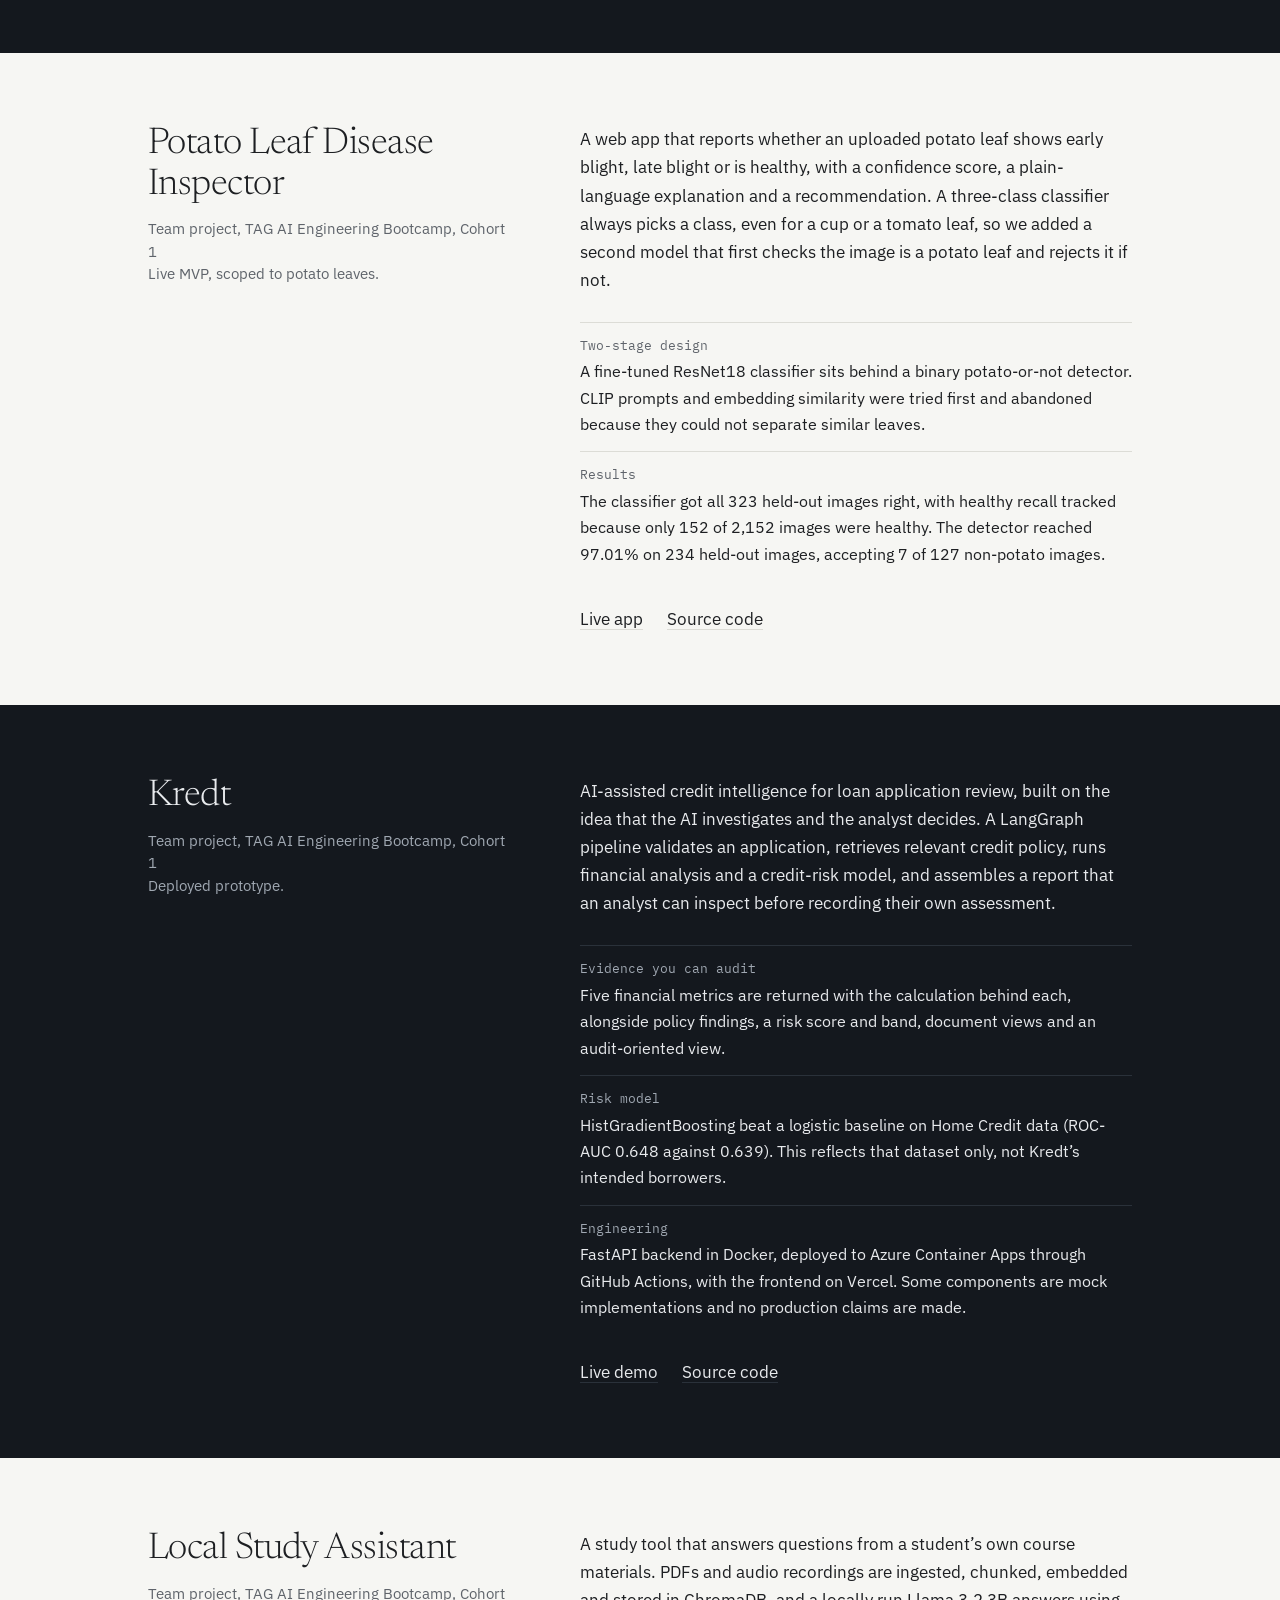
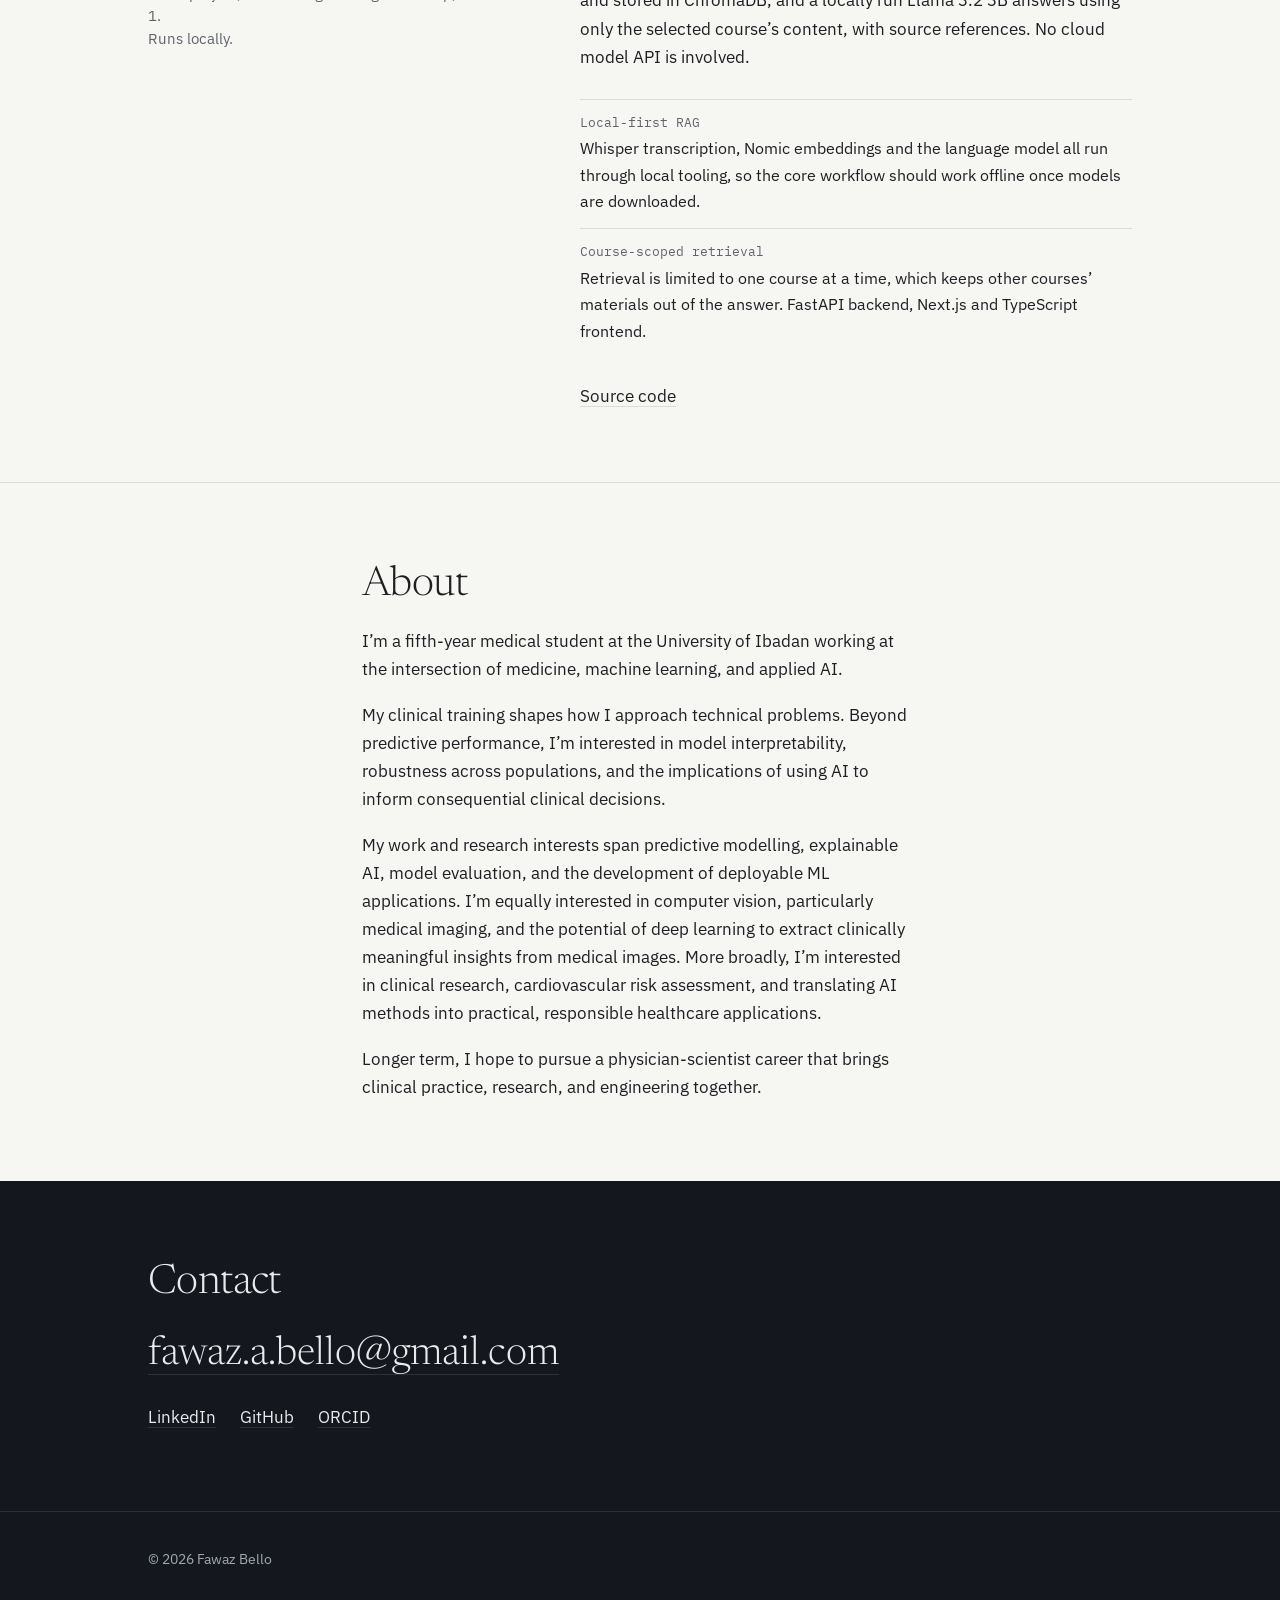
==== commit 0fb81747: "feat: add favicon; fix mobile responsiveness" ====
--- a/index.html
+++ b/index.html
@@ -8,6 +8,8 @@
 <link rel="preconnect" href="https://fonts.googleapis.com">
 <link rel="preconnect" href="https://fonts.gstatic.com" crossorigin>
 <link rel="stylesheet" href="https://fonts.googleapis.com/css2?family=IBM+Plex+Mono&family=IBM+Plex+Sans:wght@400;500&family=Newsreader:ital,opsz,wght@0,6..72,300;0,6..72,400;1,6..72,400&display=swap">
+<link rel="icon" href="favicon.ico" sizes="any">
+<link rel="apple-touch-icon" href="apple-touch-icon.png">
 <link rel="stylesheet" href="style.css">
 </head>
 <body>
@@ -25,7 +27,7 @@
       <p>Combining clinical training with applied AI, I work on building reliable models, understanding their limitations, and translating their outputs into practical tools that support better decisions.</p>
     </div>
   </div>
-  <img src="assets/fawaz.jpg" alt="Fawaz Bello" width="176" height="176">
+  <img src="assets/fawaz.jpg" alt="Fawaz Bello" width="208" height="208">
 </div>
 
 <section id="projects">
@@ -114,7 +116,7 @@
   </div>
 </section>
 
-<section class="page-section" id="contact">
+<section class="page-section band dark" id="contact">
   <div class="wrap">
     <h2 style="margin-bottom:24px">Contact</h2>
     <a class="big" href="mailto:fawaz.a.bello@gmail.com">fawaz.a.bello@gmail.com</a>
@@ -123,6 +125,6 @@
 </section>
 </main>
 
-<footer><div class="wrap">© 2026 Fawaz Bello</div></footer>
+<footer class="dark"><div class="wrap">© 2026 Fawaz Bello</div></footer>
 </body>
 </html>
--- a/style.css
+++ b/style.css
@@ -18,8 +18,8 @@
 h2{font-size:clamp(1.9rem,3.6vw,2.6rem)}
 h3{font-size:clamp(1.8rem,3.2vw,2.3rem)}
 p{margin:0}
-.hero{display:grid;grid-template-columns:1fr 176px;gap:56px;align-items:start;padding-top:56px;padding-bottom:88px}
-.hero img{width:176px;height:176px;border-radius:50%;object-fit:cover;display:block}
+.hero{display:grid;grid-template-columns:1fr 208px;gap:56px;align-items:start;padding-top:56px;padding-bottom:88px}
+.hero img{width:208px;height:208px;border-radius:50%;object-fit:cover;display:block}
 .hero>*{animation:in .7s ease both}
 @keyframes in{from{opacity:0;transform:translateY(6px)}}
 .intro{max-width:34em;margin-top:32px;color:var(--mute);font-size:1.08rem}
@@ -42,9 +42,11 @@
 .prose h2{margin-bottom:10px}
 .big{font:300 clamp(1.5rem,4.4vw,2.5rem)/1.2 Newsreader,Georgia,serif;word-break:break-word}
 footer{padding:36px 0 56px;color:var(--mute);font-size:14px;border-top:1px solid var(--rule)}
+.page-section.band.dark{border-top:0}
+footer.dark{background:var(--night);color:var(--night-mute);border-top:1px solid var(--night-rule)}
 @media(max-width:780px){
 .hero{grid-template-columns:1fr;gap:24px;padding-top:24px;padding-bottom:64px}
-.hero img{order:-1;width:92px;height:92px}
+.hero img{order:-1;width:108px;height:108px}
 .intro{margin-top:24px}
 .project{grid-template-columns:1fr;gap:20px;padding:56px 0}
 .page-section{padding:56px 0}
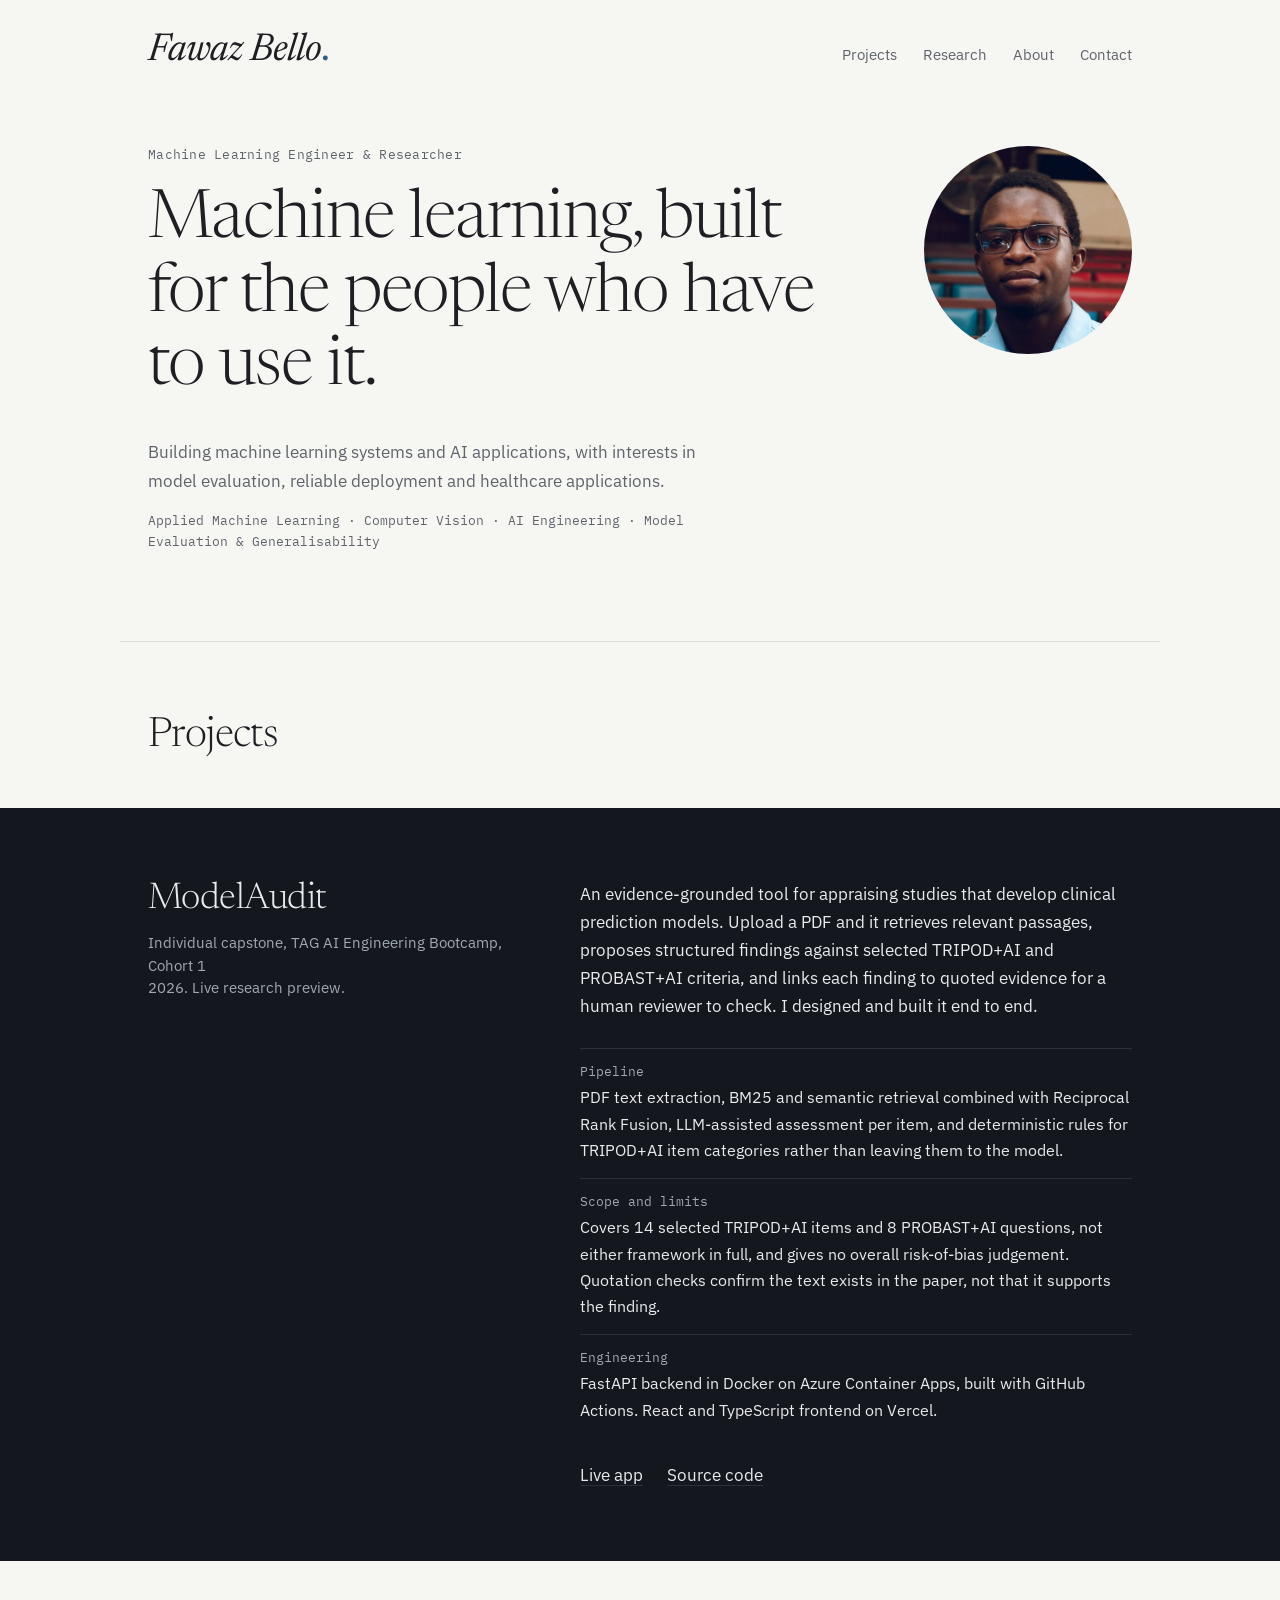
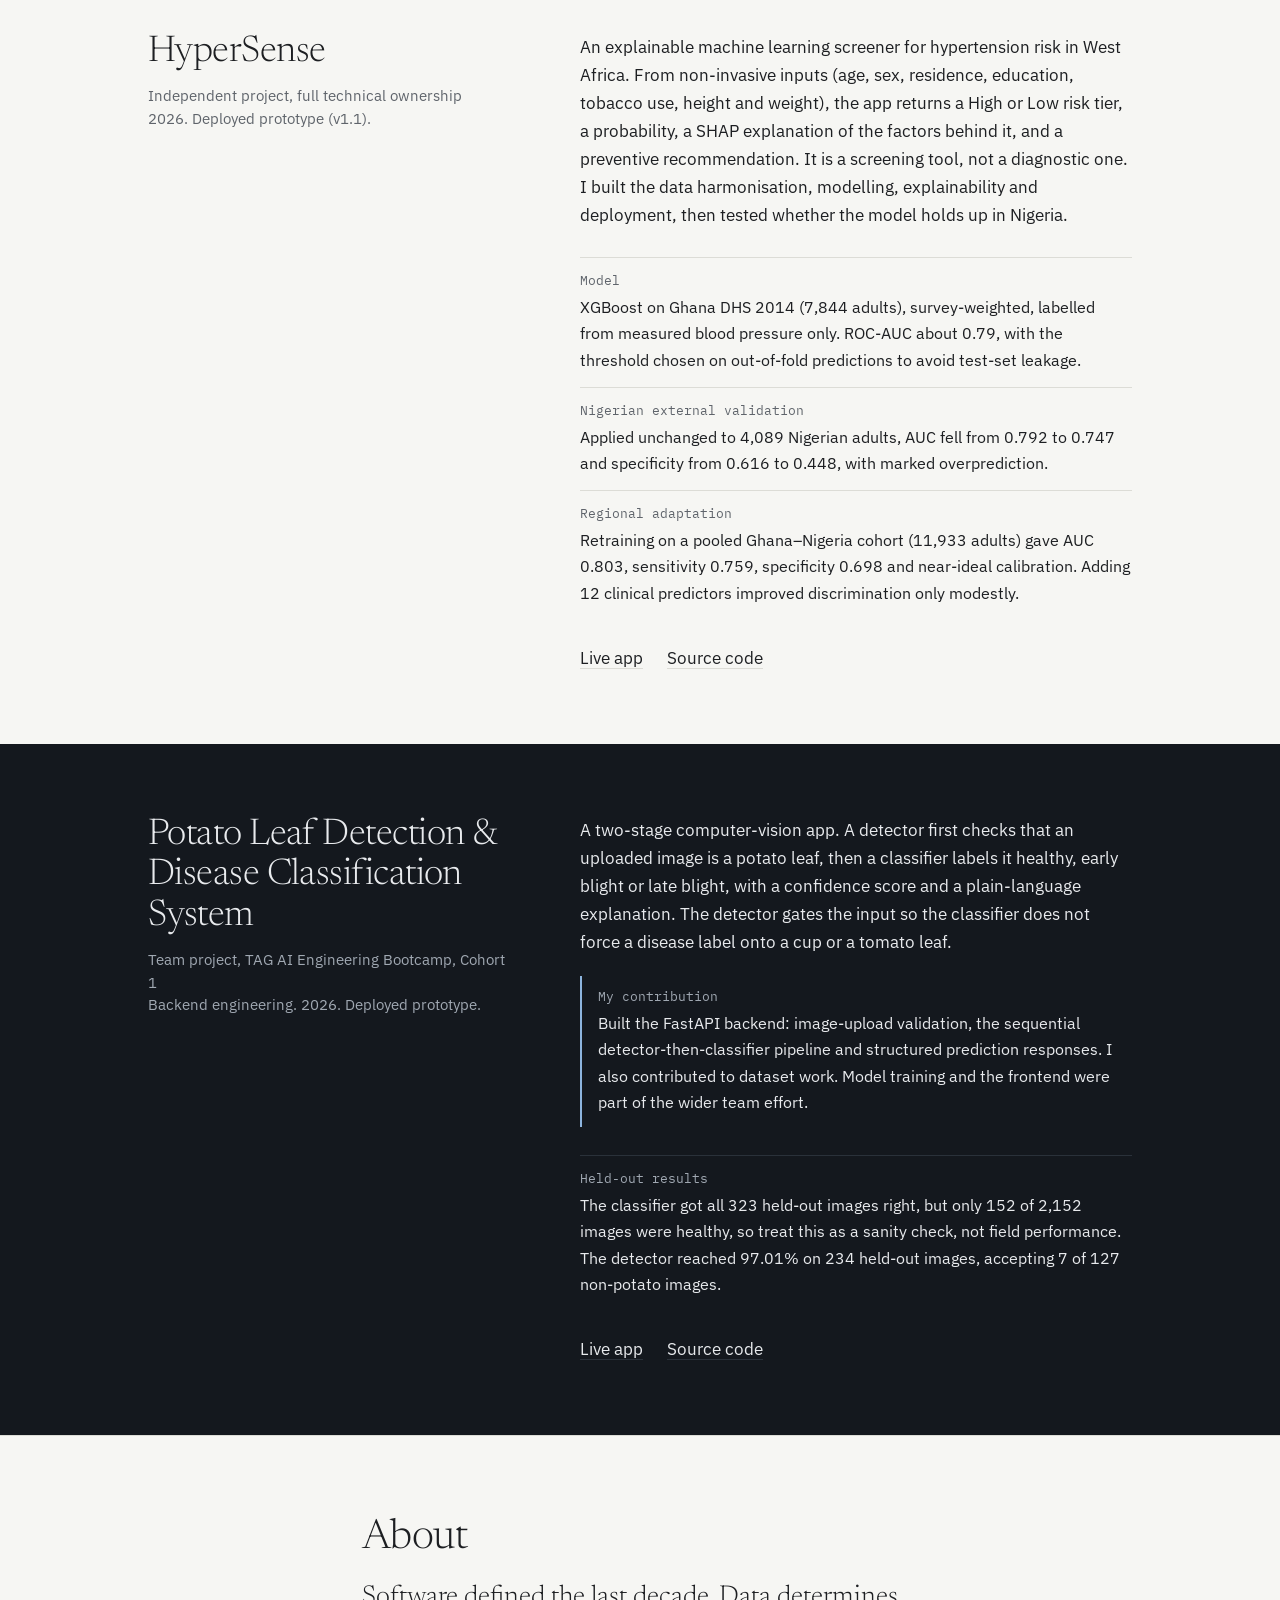
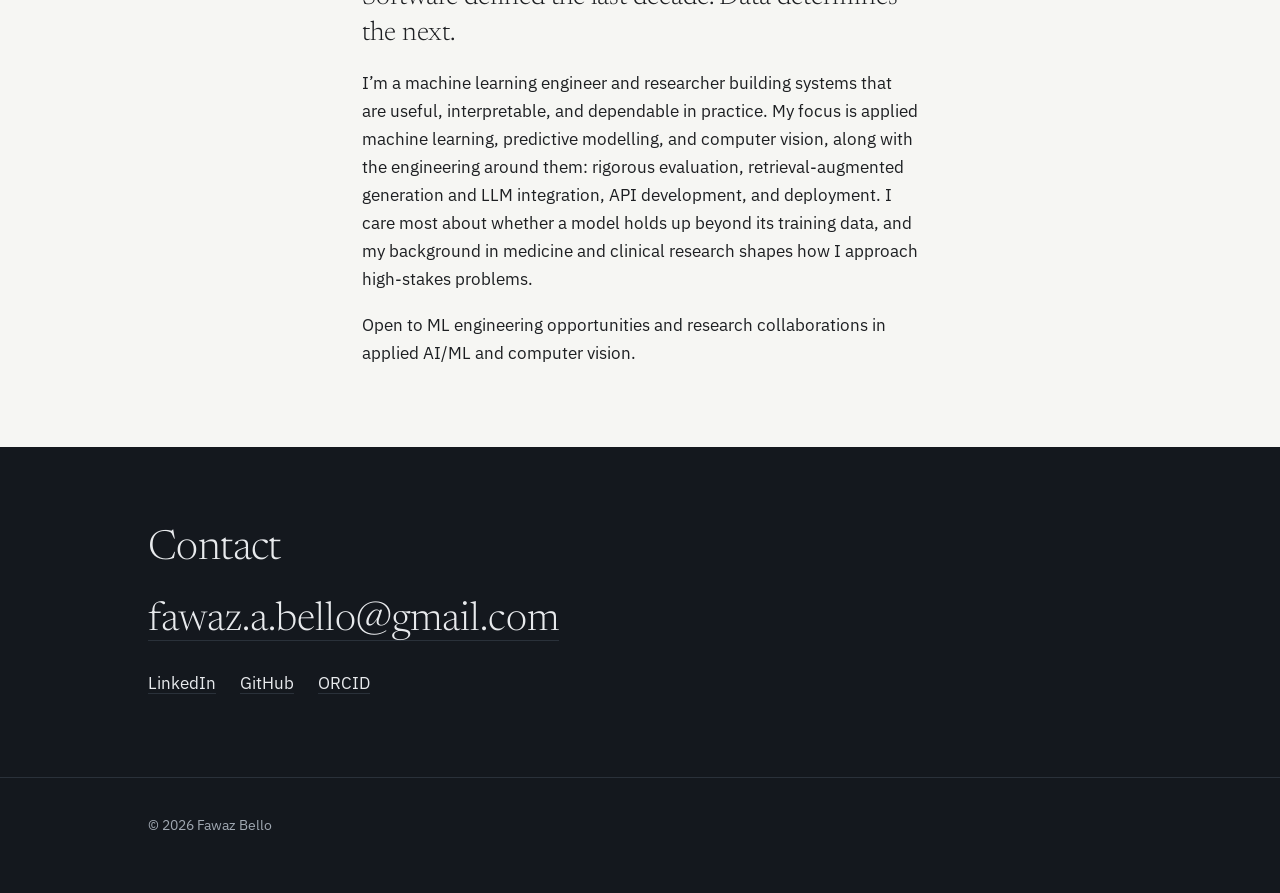
==== commit ed08f9af: "feat: portfolio update" ====
--- a/index.html
+++ b/index.html
@@ -3,8 +3,14 @@
 <head>
 <meta charset="utf-8">
 <meta name="viewport" content="width=device-width, initial-scale=1">
-<title>Fawaz Bello – ML Engineer and Researcher</title>
-<meta name="description" content="Fawaz Bello is an ML engineer and researcher and a fifth-year medical student, building explainable, deployable machine learning systems for healthcare.">
+<title>Fawaz Bello – Machine Learning Engineer &amp; Researcher</title>
+<meta name="description" content="Fawaz Bello is a machine learning engineer and researcher building ML systems and AI applications, with interests in computer vision, model evaluation, reliable deployment and healthcare AI.">
+<meta property="og:type" content="website">
+<meta property="og:title" content="Fawaz Bello – Machine Learning Engineer &amp; Researcher">
+<meta property="og:description" content="Fawaz Bello is a machine learning engineer and researcher building ML systems and AI applications, with interests in computer vision, model evaluation, reliable deployment and healthcare AI.">
+<meta property="og:url" content="https://fawaz-b.github.io/">
+<meta property="og:image" content="https://fawaz-b.github.io/assets/fawaz.jpg">
+<meta name="twitter:card" content="summary">
 <link rel="preconnect" href="https://fonts.googleapis.com">
 <link rel="preconnect" href="https://fonts.gstatic.com" crossorigin>
 <link rel="stylesheet" href="https://fonts.googleapis.com/css2?family=IBM+Plex+Mono&family=IBM+Plex+Sans:wght@400;500&family=Newsreader:ital,opsz,wght@0,6..72,300;0,6..72,400;1,6..72,400&display=swap">
@@ -21,10 +27,11 @@
 <main>
 <div class="wrap hero">
   <div>
+    <p class="role">Machine Learning Engineer &amp; Researcher</p>
     <h1>Machine learning, built for the people who have to use it.</h1>
     <div class="intro">
-      <p>I’m Fawaz, an ML engineer and researcher, and a fifth-year medical student at the University of Ibadan. I build machine learning systems focused on explainability, deployment, and real-world decision-making, particularly in healthcare.</p>
-      <p>Combining clinical training with applied AI, I work on building reliable models, understanding their limitations, and translating their outputs into practical tools that support better decisions.</p>
+      <p>Building machine learning systems and AI applications, with interests in model evaluation, reliable deployment and healthcare applications.</p>
+      <p class="interests">Applied Machine Learning · Computer Vision · AI Engineering · Model Evaluation &amp; Generalisability</p>
     </div>
   </div>
   <img src="assets/fawaz.jpg" alt="Fawaz Bello" width="208" height="208">
@@ -38,8 +45,26 @@
   <div class="band dark"><div class="wrap">
     <article class="project">
       <div>
+        <h3>ModelAudit</h3>
+        <p class="meta">Individual capstone, TAG AI Engineering Bootcamp, Cohort 1<br>2026. Live research preview.</p>
+      </div>
+      <div class="body">
+        <p>An evidence-grounded tool for appraising studies that develop clinical prediction models. Upload a PDF and it retrieves relevant passages, proposes structured findings against selected TRIPOD+AI and PROBAST+AI criteria, and links each finding to quoted evidence for a human reviewer to check. I designed and built it end to end.</p>
+        <dl>
+          <div><dt>Pipeline</dt><dd>PDF text extraction, BM25 and semantic retrieval combined with Reciprocal Rank Fusion, LLM-assisted assessment per item, and deterministic rules for TRIPOD+AI item categories rather than leaving them to the model.</dd></div>
+          <div><dt>Scope and limits</dt><dd>Covers 14 selected TRIPOD+AI items and 8 PROBAST+AI questions, not either framework in full, and gives no overall risk-of-bias judgement. Quotation checks confirm the text exists in the paper, not that it supports the finding.</dd></div>
+          <div><dt>Engineering</dt><dd>FastAPI backend in Docker on Azure Container Apps, built with GitHub Actions. React and TypeScript frontend on Vercel.</dd></div>
+        </dl>
+        <p class="links"><a href="https://model-audit-alpha.vercel.app/">Live app</a><a href="https://github.com/fawaz-b/ModelAudit">Source code</a></p>
+      </div>
+    </article>
+  </div></div>
+
+  <div class="band"><div class="wrap">
+    <article class="project">
+      <div>
         <h3>HyperSense</h3>
-        <p class="meta">Independent project, built end to end.<br>Live app (v1.1).</p>
+        <p class="meta">Independent project, full technical ownership<br>2026. Deployed prototype (v1.1).</p>
       </div>
       <div class="body">
         <p>An explainable machine learning screener for hypertension risk in West Africa. From non-invasive inputs (age, sex, residence, education, tobacco use, height and weight), the app returns a High or Low risk tier, a probability, a SHAP explanation of the factors behind it, and a preventive recommendation. It is a screening tool, not a diagnostic one. I built the data harmonisation, modelling, explainability and deployment, then tested whether the model holds up in Nigeria.</p>
@@ -53,54 +78,19 @@
     </article>
   </div></div>
 
-  <div class="band"><div class="wrap">
-    <article class="project">
-      <div>
-        <h3>Potato Leaf Disease Inspector</h3>
-        <p class="meta">Team project, TAG AI Engineering Bootcamp, Cohort 1<br>Live MVP, scoped to potato leaves.</p>
-      </div>
-      <div class="body">
-        <p>A web app that reports whether an uploaded potato leaf shows early blight, late blight or is healthy, with a confidence score, a plain-language explanation and a recommendation. A three-class classifier always picks a class, even for a cup or a tomato leaf, so we added a second model that first checks the image is a potato leaf and rejects it if not.</p>
-        <dl>
-          <div><dt>Two-stage design</dt><dd>A fine-tuned ResNet18 classifier sits behind a binary potato-or-not detector. CLIP prompts and embedding similarity were tried first and abandoned because they could not separate similar leaves.</dd></div>
-          <div><dt>Results</dt><dd>The classifier got all 323 held-out images right, with healthy recall tracked because only 152 of 2,152 images were healthy. The detector reached 97.01% on 234 held-out images, accepting 7 of 127 non-potato images.</dd></div>
-        </dl>
-        <p class="links"><a href="https://inspect-feaf-ai.streamlit.app/">Live app</a><a href="https://github.com/tag-ecosystemai/c1-tuners-project-1/">Source code</a></p>
-      </div>
-    </article>
-  </div></div>
-
   <div class="band dark"><div class="wrap">
     <article class="project">
       <div>
-        <h3>Kredt</h3>
-        <p class="meta">Team project, TAG AI Engineering Bootcamp, Cohort 1<br>Deployed prototype.</p>
+        <h3>Potato Leaf Detection &amp; Disease Classification System</h3>
+        <p class="meta">Team project, TAG AI Engineering Bootcamp, Cohort 1<br>Backend engineering. 2026. Deployed prototype.</p>
       </div>
       <div class="body">
-        <p>AI-assisted credit intelligence for loan application review, built on the idea that the AI investigates and the analyst decides. A LangGraph pipeline validates an application, retrieves relevant credit policy, runs financial analysis and a credit-risk model, and assembles a report that an analyst can inspect before recording their own assessment.</p>
+        <p>A two-stage computer-vision app. A detector first checks that an uploaded image is a potato leaf, then a classifier labels it healthy, early blight or late blight, with a confidence score and a plain-language explanation. The detector gates the input so the classifier does not force a disease label onto a cup or a tomato leaf.</p>
+        <p class="contrib"><span>My contribution</span>Built the FastAPI backend: image-upload validation, the sequential detector-then-classifier pipeline and structured prediction responses. I also contributed to dataset work. Model training and the frontend were part of the wider team effort.</p>
         <dl>
-          <div><dt>Evidence you can audit</dt><dd>Five financial metrics are returned with the calculation behind each, alongside policy findings, a risk score and band, document views and an audit-oriented view.</dd></div>
-          <div><dt>Risk model</dt><dd>HistGradientBoosting beat a logistic baseline on Home Credit data (ROC-AUC 0.648 against 0.639). This reflects that dataset only, not Kredt’s intended borrowers.</dd></div>
-          <div><dt>Engineering</dt><dd>FastAPI backend in Docker, deployed to Azure Container Apps through GitHub Actions, with the frontend on Vercel. Some components are mock implementations and no production claims are made.</dd></div>
+          <div><dt>Held-out results</dt><dd>The classifier got all 323 held-out images right, but only 152 of 2,152 images were healthy, so treat this as a sanity check, not field performance. The detector reached 97.01% on 234 held-out images, accepting 7 of 127 non-potato images.</dd></div>
         </dl>
-        <p class="links"><a href="https://c1-tuners-project-3-frontend.vercel.app/">Live demo</a><a href="https://github.com/tag-ecosystemai/c1-tuners-project-3/">Source code</a></p>
-      </div>
-    </article>
-  </div></div>
-
-  <div class="band"><div class="wrap">
-    <article class="project">
-      <div>
-        <h3>Local Study Assistant</h3>
-        <p class="meta">Team project, TAG AI Engineering Bootcamp, Cohort 1.<br>Runs locally.</p>
-      </div>
-      <div class="body">
-        <p>A study tool that answers questions from a student’s own course materials. PDFs and audio recordings are ingested, chunked, embedded and stored in ChromaDB, and a locally run Llama 3.2 3B answers using only the selected course’s content, with source references. No cloud model API is involved.</p>
-        <dl>
-          <div><dt>Local-first RAG</dt><dd>Whisper transcription, Nomic embeddings and the language model all run through local tooling, so the core workflow should work offline once models are downloaded.</dd></div>
-          <div><dt>Course-scoped retrieval</dt><dd>Retrieval is limited to one course at a time, which keeps other courses’ materials out of the answer. FastAPI backend, Next.js and TypeScript frontend.</dd></div>
-        </dl>
-        <p class="links"><a href="https://github.com/tag-ecosystemai/c1-tuners-project-2">Source code</a></p>
+        <p class="links"><a href="https://inspect-feaf-ai.streamlit.app/">Live app</a><a href="https://github.com/tag-ecosystemai/c1-tuners-project-1/">Source code</a></p>
       </div>
     </article>
   </div></div>
@@ -109,10 +99,9 @@
 <section class="page-section" id="about">
   <div class="wrap prose">
     <h2>About</h2>
-    <p>I’m a fifth-year medical student at the University of Ibadan working at the intersection of medicine, machine learning, and applied AI.</p>
-    <p>My clinical training shapes how I approach technical problems. Beyond predictive performance, I’m interested in model interpretability, robustness across populations, and the implications of using AI to inform consequential clinical decisions.</p>
-    <p>My work and research interests span predictive modelling, explainable AI, model evaluation, and the development of deployable ML applications. I’m equally interested in computer vision, particularly medical imaging, and the potential of deep learning to extract clinically meaningful insights from medical images. More broadly, I’m interested in clinical research, cardiovascular risk assessment, and translating AI methods into practical, responsible healthcare applications.</p>
-    <p>Longer term, I hope to pursue a physician-scientist career that brings clinical practice, research, and engineering together.</p>
+    <p class="lead">Software defined the last decade. Data determines the next.</p>
+    <p>I’m a machine learning engineer and researcher building systems that are useful, interpretable, and dependable in practice. My focus is applied machine learning, predictive modelling, and computer vision, along with the engineering around them: rigorous evaluation, retrieval-augmented generation and LLM integration, API development, and deployment. I care most about whether a model holds up beyond its training data, and my background in medicine and clinical research shapes how I approach high-stakes problems.</p>
+    <p>Open to ML engineering opportunities and research collaborations in applied AI/ML and computer vision.</p>
   </div>
 </section>
 
--- a/style.css
+++ b/style.css
@@ -10,7 +10,7 @@
 .name{font:italic 400 clamp(1.9rem,5vw,2.4rem)/1 Newsreader,Georgia,serif;letter-spacing:-.025em;text-decoration:none}
 .name::after{content:".";color:var(--blue);font-style:normal}
 .name:hover{color:var(--ink)}
-nav{display:flex;gap:26px}
+nav{display:flex;flex-wrap:wrap;gap:8px 26px}
 nav a{font-size:15px;color:var(--mute);text-decoration:none}
 nav a:hover,nav a[aria-current]{color:var(--ink)}
 h1,h2,h3{font-family:Newsreader,Georgia,serif;font-weight:300;letter-spacing:-.015em;line-height:1.1;margin:0}
@@ -34,7 +34,8 @@
 .project dl{margin:28px 0 0}
 .project dl div{padding:14px 0;border-top:1px solid var(--line)}
 .project dt{font:400 12.5px/1.4 "IBM Plex Mono",monospace;color:var(--sub);margin-bottom:4px}
-.project dd{margin:0;font-size:16px}
+.project dd{margin:0;font-size:16px;overflow-wrap:anywhere}
+.project h3{overflow-wrap:break-word}
 .links{margin-top:24px;display:flex;gap:24px;flex-wrap:wrap}
 .page-section{padding:80px 0;border-top:1px solid var(--rule)}
 .prose{max-width:36em}
@@ -53,4 +54,18 @@
 .projects-head{padding-top:56px;padding-bottom:40px}
 nav{gap:20px}
 }
-@media(prefers-reduced-motion:reduce){*{animation:none!important;transition:none!important;scroll-behavior:auto}}+@media(prefers-reduced-motion:reduce){*{animation:none!important;transition:none!important;scroll-behavior:auto}}
+.role{font:400 13px/1.4 "IBM Plex Mono",monospace;letter-spacing:.02em;color:var(--mute);margin-bottom:20px}
+.interests{font:400 13px/1.6 "IBM Plex Mono",monospace;color:var(--mute)}
+.project .body>.contrib{margin-top:20px;padding:12px 0 12px 16px;border-left:2px solid var(--night-blue);font-size:16px}
+.contrib span{display:block;font:400 12.5px/1.4 "IBM Plex Mono",monospace;color:var(--sub);margin-bottom:4px}
+.prose .lead{font:300 clamp(1.3rem,3vw,1.7rem)/1.3 Newsreader,Georgia,serif}
+.research{padding-top:48px;padding-bottom:88px}
+.entry{max-width:42em;margin-top:64px}
+.entry h3{font-size:clamp(1.4rem,2.8vw,1.8rem);margin:14px 0 16px}
+.entry p+p{margin-top:14px}
+.entry .meta{font-size:14.5px;color:var(--mute)}
+.entry figure{margin:32px 0 0}
+.entry figure img{display:block;width:100%;height:auto;border:1px solid var(--rule)}
+.entry figcaption{margin-top:10px;font-size:14px;color:var(--mute)}
+@media(max-width:380px){nav{gap:8px 18px}.wrap{padding-left:20px;padding-right:20px}}
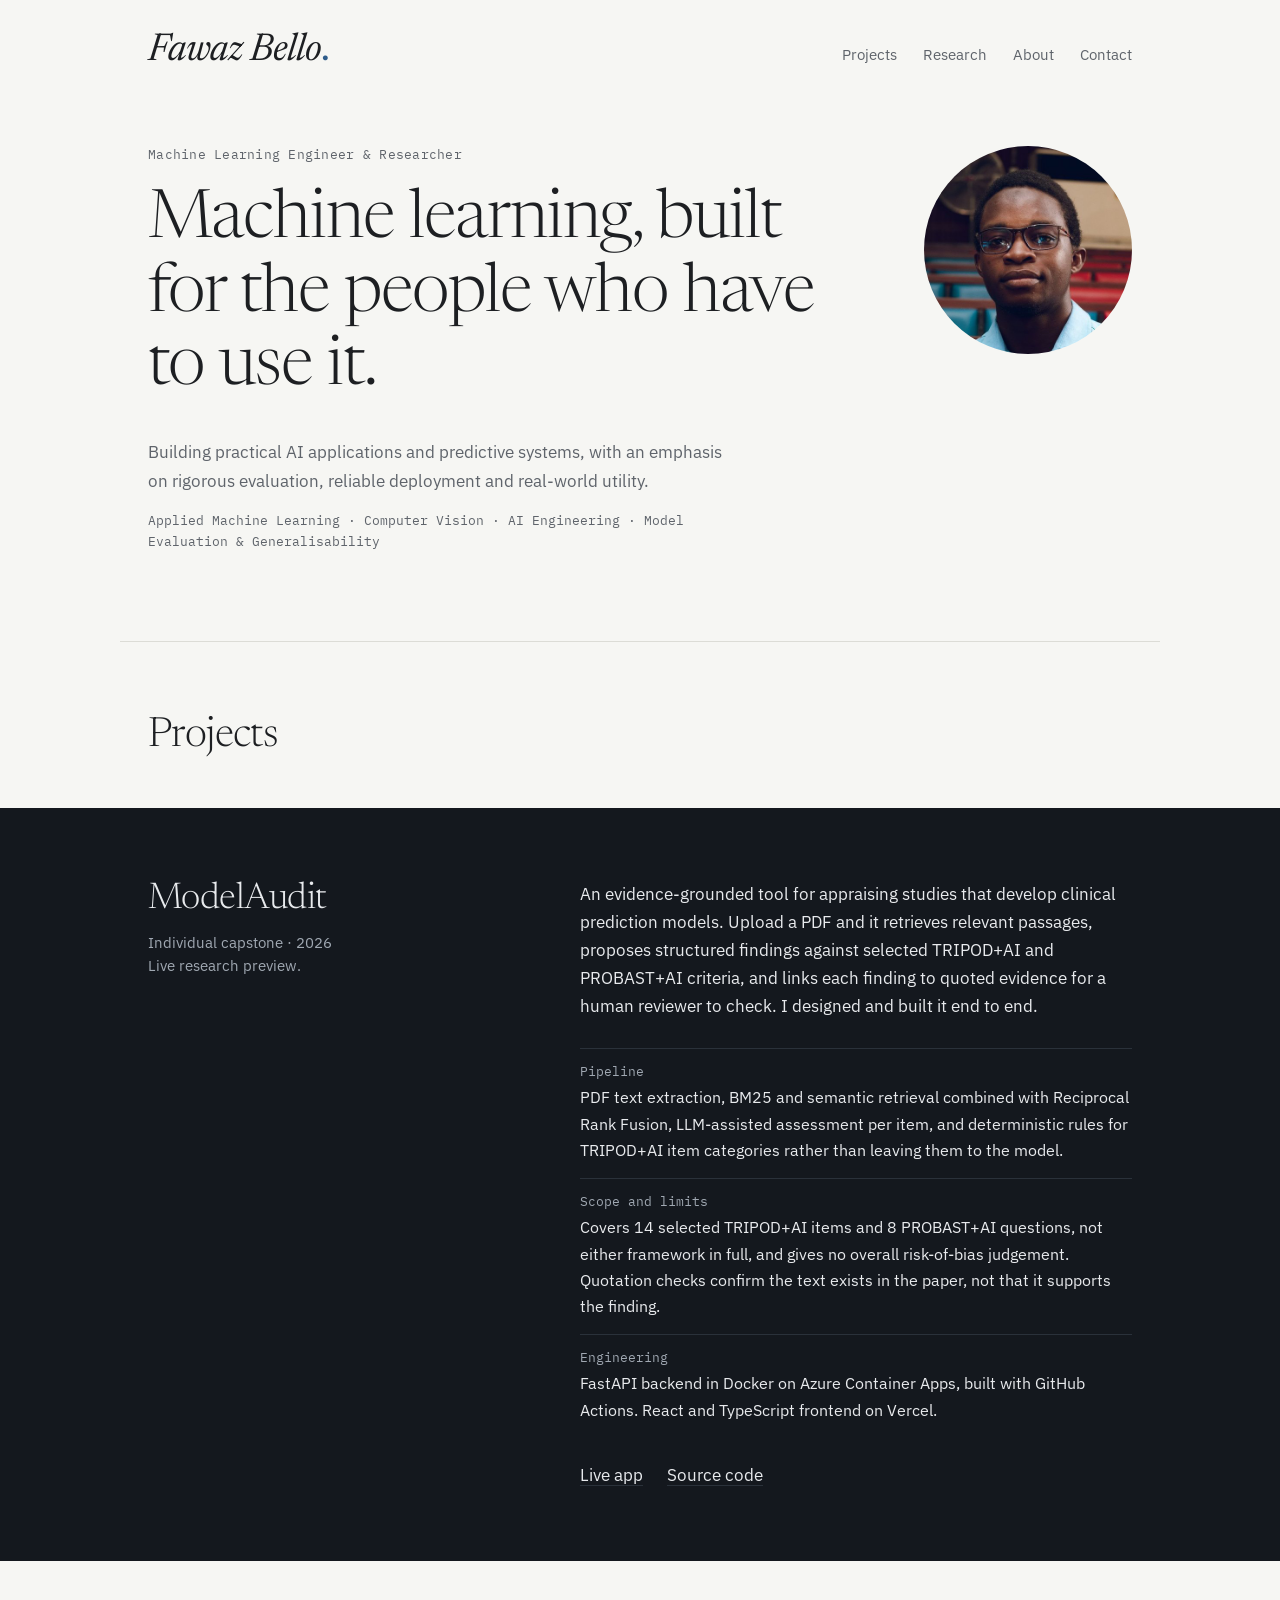
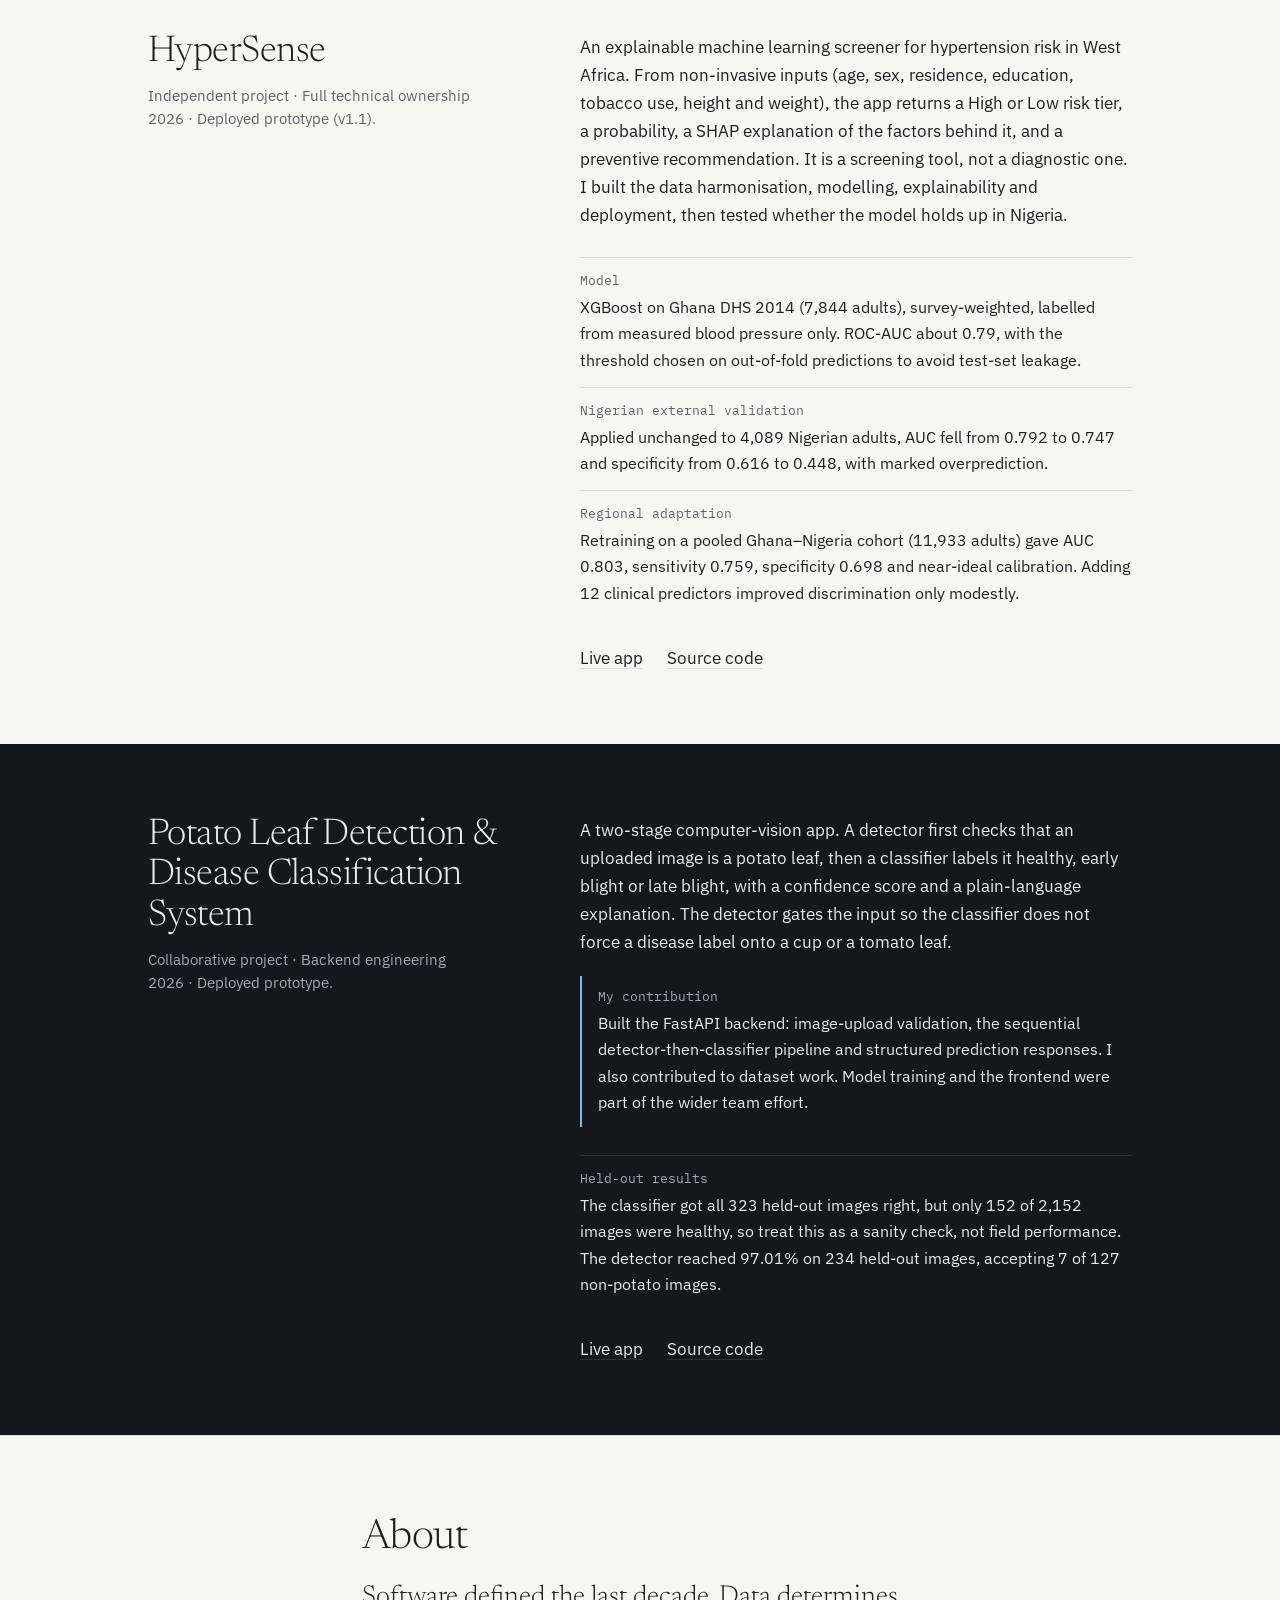
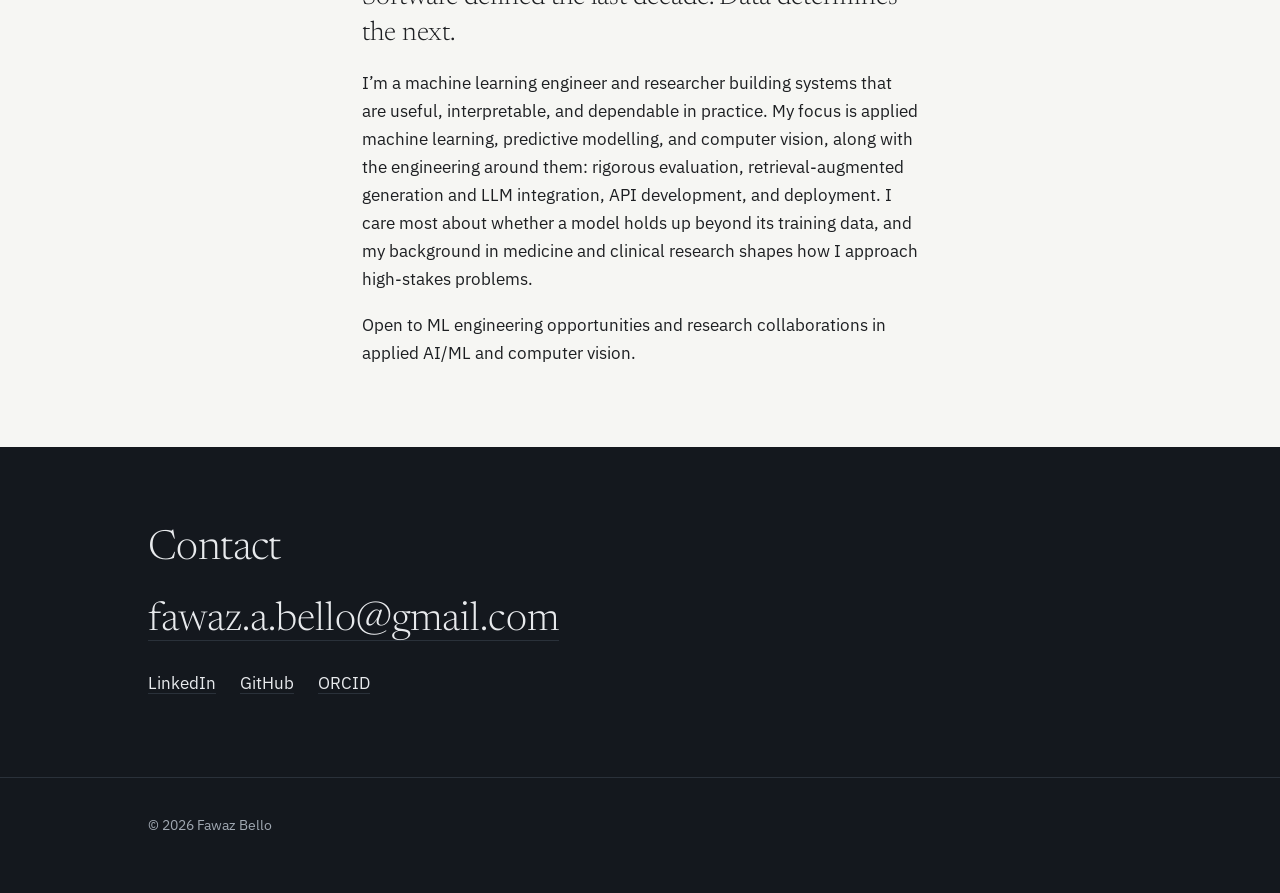
==== commit f3b87d7b: "feat: refine portfolio website" ====
--- a/index.html
+++ b/index.html
@@ -25,17 +25,21 @@
 </div></header>
 
 <main>
-<div class="wrap hero">
-  <div>
-    <p class="role">Machine Learning Engineer &amp; Researcher</p>
-    <h1>Machine learning, built for the people who have to use it.</h1>
-    <div class="intro">
-      <p>Building machine learning systems and AI applications, with interests in model evaluation, reliable deployment and healthcare applications.</p>
-      <p class="interests">Applied Machine Learning · Computer Vision · AI Engineering · Model Evaluation &amp; Generalisability</p>
+  <div class="wrap hero">
+    <div>
+      <p class="role">Machine Learning Engineer &amp; Researcher</p>
+
+      <h1>Machine learning, built for the people who have to use it.</h1>
+
+      <div class="intro">
+        <p>Building practical AI applications and predictive systems, with an emphasis on rigorous evaluation, reliable deployment and real-world utility.</p>
+
+        <p class="interests">Applied Machine Learning · Computer Vision · AI Engineering · Model Evaluation &amp; Generalisability</p>
+      </div>
     </div>
+
+    <img src="assets/fawaz.jpg" alt="Fawaz Bello" width="208" height="208">
   </div>
-  <img src="assets/fawaz.jpg" alt="Fawaz Bello" width="208" height="208">
-</div>
 
 <section id="projects">
   <div class="wrap projects-head">
@@ -46,7 +50,7 @@
     <article class="project">
       <div>
         <h3>ModelAudit</h3>
-        <p class="meta">Individual capstone, TAG AI Engineering Bootcamp, Cohort 1<br>2026. Live research preview.</p>
+        <p class="meta">Individual capstone · 2026<br>Live research preview.</p>
       </div>
       <div class="body">
         <p>An evidence-grounded tool for appraising studies that develop clinical prediction models. Upload a PDF and it retrieves relevant passages, proposes structured findings against selected TRIPOD+AI and PROBAST+AI criteria, and links each finding to quoted evidence for a human reviewer to check. I designed and built it end to end.</p>
@@ -64,7 +68,7 @@
     <article class="project">
       <div>
         <h3>HyperSense</h3>
-        <p class="meta">Independent project, full technical ownership<br>2026. Deployed prototype (v1.1).</p>
+        <p class="meta">Independent project · Full technical ownership<br>2026 · Deployed prototype (v1.1).</p>
       </div>
       <div class="body">
         <p>An explainable machine learning screener for hypertension risk in West Africa. From non-invasive inputs (age, sex, residence, education, tobacco use, height and weight), the app returns a High or Low risk tier, a probability, a SHAP explanation of the factors behind it, and a preventive recommendation. It is a screening tool, not a diagnostic one. I built the data harmonisation, modelling, explainability and deployment, then tested whether the model holds up in Nigeria.</p>
@@ -82,7 +86,7 @@
     <article class="project">
       <div>
         <h3>Potato Leaf Detection &amp; Disease Classification System</h3>
-        <p class="meta">Team project, TAG AI Engineering Bootcamp, Cohort 1<br>Backend engineering. 2026. Deployed prototype.</p>
+        <p class="meta">Collaborative project · Backend engineering<br>2026 · Deployed prototype.</p>
       </div>
       <div class="body">
         <p>A two-stage computer-vision app. A detector first checks that an uploaded image is a potato leaf, then a classifier labels it healthy, early blight or late blight, with a confidence score and a plain-language explanation. The detector gates the input so the classifier does not force a disease label onto a cup or a tomato leaf.</p>
--- a/style.css
+++ b/style.css
@@ -69,3 +69,12 @@
 .entry figure img{display:block;width:100%;height:auto;border:1px solid var(--rule)}
 .entry figcaption{margin-top:10px;font-size:14px;color:var(--mute)}
 @media(max-width:380px){nav{gap:8px 18px}.wrap{padding-left:20px;padding-right:20px}}
+.research figure {
+  max-width: 520px;
+  margin: 28px 0 16px;
+}
+.research figure img {
+  display: block;
+  width: 100%;
+  height: auto;
+}
